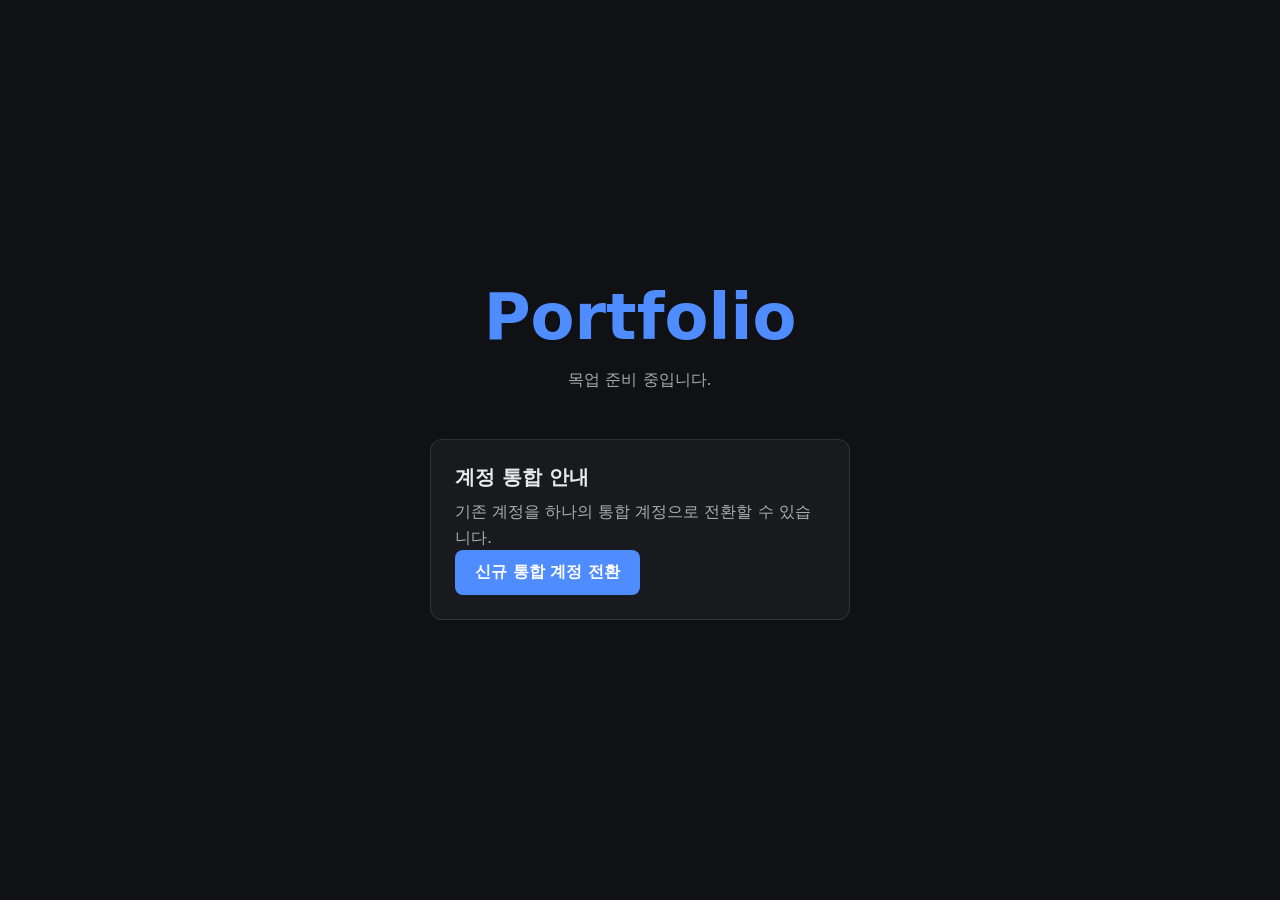
==== index.html @ d8d8a92e "feat: add account integration block and transfer page" ====
<!doctype html>
<html lang="ko">
  <head>
    <meta charset="utf-8" />
    <meta name="viewport" content="width=device-width, initial-scale=1" />
    <title>Portfolio Mockup</title>
    <link rel="stylesheet" href="css/style.css" />
  </head>
  <body>
    <main class="hero">
      <h1>Portfolio</h1>
      <p>목업 준비 중입니다.</p>

      <section class="card" aria-labelledby="account-block-title">
        <h2 id="account-block-title" class="card__title">계정 통합 안내</h2>
        <p class="card__desc">
          기존 계정을 하나의 통합 계정으로 전환할 수 있습니다.
        </p>
        <a class="btn btn--primary" href="account-transfer.html">
          신규 통합 계정 전환
        </a>
      </section>
    </main>
    <script src="js/main.js"></script>
  </body>
</html>
---- css/style.css ----
:root {
  --color-bg: #0f1115;
  --color-fg: #e8eaed;
  --color-accent: #4f8cff;
  --space: 1rem;
}

* {
  box-sizing: border-box;
}

body {
  margin: 0;
  font-family: system-ui, -apple-system, "Segoe UI", Roboto, sans-serif;
  background: var(--color-bg);
  color: var(--color-fg);
}

.hero {
  min-height: 100vh;
  display: flex;
  flex-direction: column;
  align-items: center;
  justify-content: center;
  gap: var(--space);
  text-align: center;
  padding: var(--space);
}

.hero h1 {
  margin: 0;
  font-size: clamp(2rem, 6vw, 4rem);
  color: var(--color-accent);
}

.hero p {
  margin: 0;
  opacity: 0.7;
}

/* 카드 블럭 */
.card {
  width: min(420px, 90vw);
  margin-top: calc(var(--space) * 2);
  padding: calc(var(--space) * 1.5);
  background: rgba(255, 255, 255, 0.04);
  border: 1px solid rgba(255, 255, 255, 0.1);
  border-radius: 12px;
  text-align: left;
}

.card__title {
  margin: 0 0 0.5rem;
  font-size: 1.25rem;
}

.card__desc {
  margin: 0 0 var(--space);
  opacity: 0.7;
  line-height: 1.6;
}

/* 버튼 */
.btn {
  display: inline-block;
  padding: 0.75rem 1.25rem;
  border-radius: 8px;
  font-size: 1rem;
  font-weight: 600;
  text-decoration: none;
  cursor: pointer;
  transition: filter 0.15s ease;
}

.btn:hover {
  filter: brightness(1.1);
}

.btn--primary {
  background: var(--color-accent);
  color: #fff;
}

/* 일반 페이지 */
.page {
  max-width: 640px;
  margin: 0 auto;
  padding: calc(var(--space) * 2) var(--space);
  display: flex;
  flex-direction: column;
  gap: var(--space);
}

.page__nav {
  margin-bottom: var(--space);
}

.link-back {
  color: var(--color-accent);
  text-decoration: none;
}

.link-back:hover {
  text-decoration: underline;
}

.page__header h1 {
  margin: 0 0 0.5rem;
}

.page__header p {
  margin: 0;
  opacity: 0.7;
  line-height: 1.6;
}

.steps {
  margin: 0 0 var(--space);
  padding-left: 1.25rem;
  line-height: 2;
}
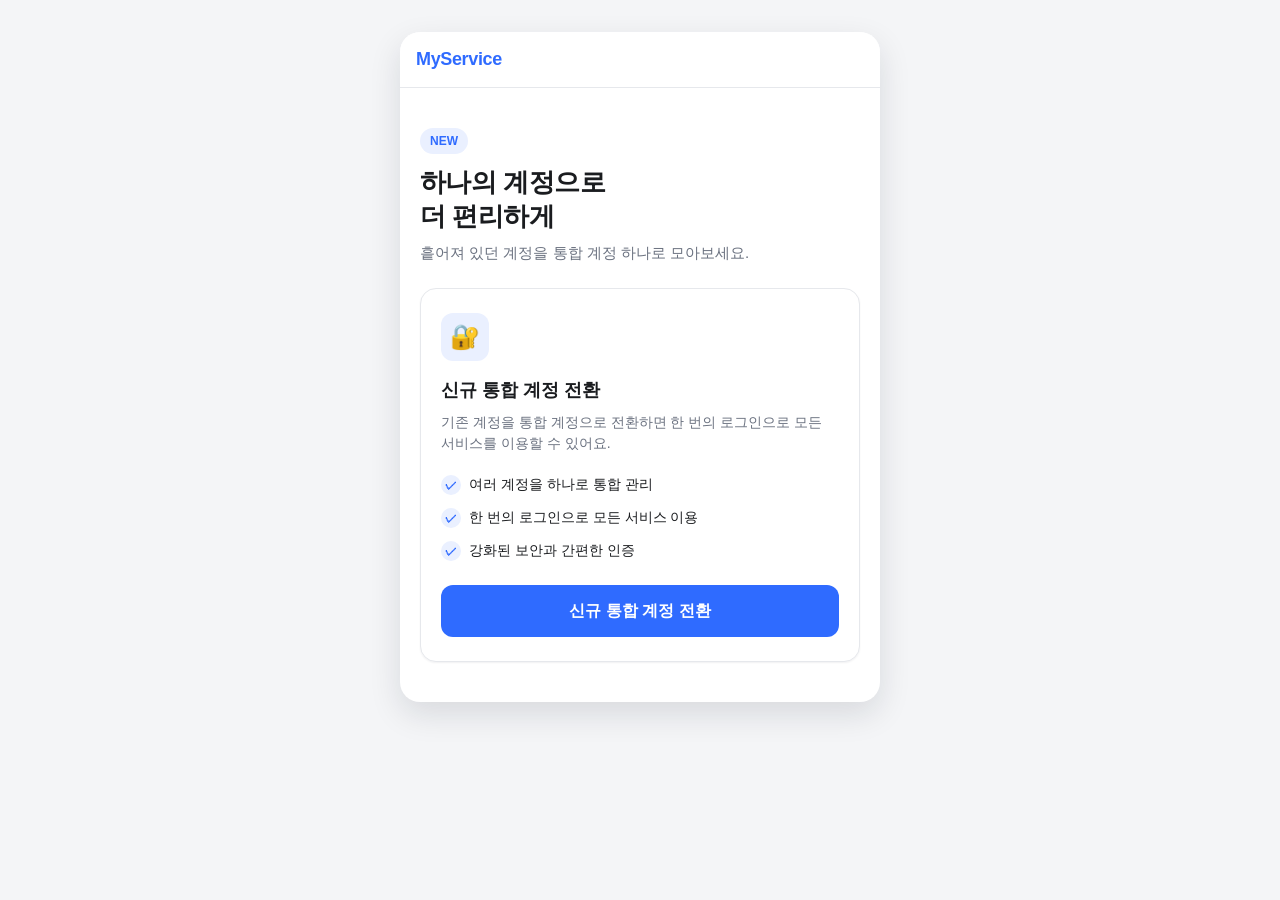
==== commit 4a62e948: "style: build proper mobile/web UX mockup design system" ====
--- a/index.html
+++ b/index.html
@@ -3,24 +3,44 @@
   <head>
     <meta charset="utf-8" />
     <meta name="viewport" content="width=device-width, initial-scale=1" />
-    <title>Portfolio Mockup</title>
+    <title>계정 통합 · Portfolio Mockup</title>
     <link rel="stylesheet" href="css/style.css" />
   </head>
   <body>
-    <main class="hero">
-      <h1>Portfolio</h1>
-      <p>목업 준비 중입니다.</p>
+    <div class="app">
+      <header class="appbar">
+        <span class="appbar__brand">MyService</span>
+      </header>
 
-      <section class="card" aria-labelledby="account-block-title">
-        <h2 id="account-block-title" class="card__title">계정 통합 안내</h2>
-        <p class="card__desc">
-          기존 계정을 하나의 통합 계정으로 전환할 수 있습니다.
-        </p>
-        <a class="btn btn--primary" href="account-transfer.html">
-          신규 통합 계정 전환
-        </a>
-      </section>
-    </main>
+      <main class="content">
+        <section class="hero">
+          <span class="hero__badge">NEW</span>
+          <h1 class="hero__title">하나의 계정으로<br />더 편리하게</h1>
+          <p class="hero__desc">
+            흩어져 있던 계정을 통합 계정 하나로 모아보세요.
+          </p>
+        </section>
+
+        <section class="card" aria-labelledby="account-block-title">
+          <div class="card__icon" aria-hidden="true">🔐</div>
+          <h2 id="account-block-title" class="card__title">신규 통합 계정 전환</h2>
+          <p class="card__desc">
+            기존 계정을 통합 계정으로 전환하면 한 번의 로그인으로 모든 서비스를
+            이용할 수 있어요.
+          </p>
+
+          <ul class="benefits">
+            <li>여러 계정을 하나로 통합 관리</li>
+            <li>한 번의 로그인으로 모든 서비스 이용</li>
+            <li>강화된 보안과 간편한 인증</li>
+          </ul>
+
+          <a class="btn btn--primary btn--block" href="account-transfer.html">
+            신규 통합 계정 전환
+          </a>
+        </section>
+      </main>
+    </div>
     <script src="js/main.js"></script>
   </body>
 </html>
--- a/css/style.css
+++ b/css/style.css
@@ -1,121 +1,508 @@
+/* =========================================================
+   Design Tokens
+   ========================================================= */
 :root {
-  --color-bg: #0f1115;
-  --color-fg: #e8eaed;
-  --color-accent: #4f8cff;
-  --space: 1rem;
-}
-
+  /* Color */
+  --color-bg: #f4f5f7;
+  --color-surface: #ffffff;
+  --color-surface-2: #f8f9fb;
+  --color-border: #e6e8ec;
+  --color-text: #1a1c1f;
+  --color-text-sub: #6b7280;
+  --color-text-weak: #9aa1ac;
+  --color-primary: #2f6bff;
+  --color-primary-press: #1f56e0;
+  --color-primary-weak: #eaf0ff;
+  --color-success: #12b76a;
+
+  /* Spacing */
+  --sp-1: 4px;
+  --sp-2: 8px;
+  --sp-3: 12px;
+  --sp-4: 16px;
+  --sp-5: 20px;
+  --sp-6: 24px;
+  --sp-8: 32px;
+  --sp-10: 40px;
+
+  /* Radius */
+  --r-sm: 8px;
+  --r-md: 12px;
+  --r-lg: 16px;
+  --r-xl: 20px;
+  --r-full: 999px;
+
+  /* Shadow */
+  --shadow-sm: 0 1px 2px rgba(16, 24, 40, 0.06);
+  --shadow-md: 0 4px 16px rgba(16, 24, 40, 0.08);
+  --shadow-lg: 0 12px 32px rgba(16, 24, 40, 0.12);
+
+  /* Layout */
+  --app-max: 480px;
+}
+
+/* =========================================================
+   Base
+   ========================================================= */
 * {
   box-sizing: border-box;
 }
 
+html,
 body {
   margin: 0;
-  font-family: system-ui, -apple-system, "Segoe UI", Roboto, sans-serif;
+  padding: 0;
+}
+
+body {
+  font-family: -apple-system, BlinkMacSystemFont, "Apple SD Gothic Neo",
+    "Pretendard", "Segoe UI", Roboto, "Noto Sans KR", sans-serif;
   background: var(--color-bg);
-  color: var(--color-fg);
-}
-
+  color: var(--color-text);
+  line-height: 1.5;
+  -webkit-font-smoothing: antialiased;
+}
+
+a {
+  color: inherit;
+  text-decoration: none;
+}
+
+ul,
+ol {
+  margin: 0;
+  padding: 0;
+  list-style: none;
+}
+
+/* =========================================================
+   App Shell (mobile-first, centered on web)
+   ========================================================= */
+.app {
+  max-width: var(--app-max);
+  min-height: 100vh;
+  margin: 0 auto;
+  background: var(--color-surface);
+  display: flex;
+  flex-direction: column;
+}
+
+/* App bar */
+.appbar {
+  position: sticky;
+  top: 0;
+  z-index: 10;
+  height: 56px;
+  display: flex;
+  align-items: center;
+  gap: var(--sp-2);
+  padding: 0 var(--sp-4);
+  background: rgba(255, 255, 255, 0.9);
+  backdrop-filter: saturate(180%) blur(8px);
+  border-bottom: 1px solid var(--color-border);
+}
+
+.appbar__back {
+  display: inline-flex;
+  align-items: center;
+  justify-content: center;
+  width: 36px;
+  height: 36px;
+  margin-left: -8px;
+  border-radius: var(--r-full);
+  font-size: 20px;
+  color: var(--color-text);
+}
+
+.appbar__back:active {
+  background: var(--color-surface-2);
+}
+
+.appbar__title {
+  font-size: 17px;
+  font-weight: 700;
+  margin: 0;
+}
+
+.appbar__brand {
+  font-size: 18px;
+  font-weight: 800;
+  letter-spacing: -0.02em;
+  color: var(--color-primary);
+}
+
+/* Main content */
+.content {
+  flex: 1;
+  padding: var(--sp-6) var(--sp-5) var(--sp-10);
+}
+
+/* =========================================================
+   Hero
+   ========================================================= */
 .hero {
-  min-height: 100vh;
+  padding: var(--sp-4) 0 var(--sp-6);
+}
+
+.hero__badge {
+  display: inline-block;
+  padding: 4px 10px;
+  margin-bottom: var(--sp-3);
+  background: var(--color-primary-weak);
+  color: var(--color-primary);
+  font-size: 12px;
+  font-weight: 700;
+  border-radius: var(--r-full);
+}
+
+.hero__title {
+  margin: 0 0 var(--sp-2);
+  font-size: 26px;
+  font-weight: 800;
+  letter-spacing: -0.02em;
+  line-height: 1.3;
+}
+
+.hero__desc {
+  margin: 0;
+  color: var(--color-text-sub);
+  font-size: 15px;
+}
+
+/* =========================================================
+   Card
+   ========================================================= */
+.card {
+  background: var(--color-surface);
+  border: 1px solid var(--color-border);
+  border-radius: var(--r-lg);
+  padding: var(--sp-6) var(--sp-5);
+  box-shadow: var(--shadow-sm);
+}
+
+.card + .card {
+  margin-top: var(--sp-4);
+}
+
+.card__icon {
+  width: 48px;
+  height: 48px;
+  display: flex;
+  align-items: center;
+  justify-content: center;
+  margin-bottom: var(--sp-4);
+  background: var(--color-primary-weak);
+  color: var(--color-primary);
+  border-radius: var(--r-md);
+  font-size: 24px;
+}
+
+.card__title {
+  margin: 0 0 var(--sp-2);
+  font-size: 18px;
+  font-weight: 700;
+}
+
+.card__desc {
+  margin: 0 0 var(--sp-5);
+  color: var(--color-text-sub);
+  font-size: 14px;
+}
+
+/* Benefit list */
+.benefits {
   display: flex;
   flex-direction: column;
+  gap: var(--sp-3);
+  margin-bottom: var(--sp-6);
+}
+
+.benefits li {
+  display: flex;
+  align-items: flex-start;
+  gap: var(--sp-2);
+  font-size: 14px;
+  color: var(--color-text);
+}
+
+.benefits li::before {
+  content: "✓";
+  flex-shrink: 0;
+  width: 20px;
+  height: 20px;
+  display: inline-flex;
   align-items: center;
   justify-content: center;
-  gap: var(--space);
+  background: var(--color-primary-weak);
+  color: var(--color-primary);
+  border-radius: var(--r-full);
+  font-size: 12px;
+  font-weight: 700;
+  margin-top: 1px;
+}
+
+/* =========================================================
+   Steps
+   ========================================================= */
+.steps {
+  display: flex;
+  flex-direction: column;
+  gap: 0;
+  margin-bottom: var(--sp-6);
+}
+
+.steps__item {
+  position: relative;
+  display: flex;
+  gap: var(--sp-3);
+  padding-bottom: var(--sp-5);
+}
+
+.steps__item:last-child {
+  padding-bottom: 0;
+}
+
+/* connector line */
+.steps__item:not(:last-child)::before {
+  content: "";
+  position: absolute;
+  left: 13px;
+  top: 28px;
+  bottom: 0;
+  width: 2px;
+  background: var(--color-border);
+}
+
+.steps__num {
+  flex-shrink: 0;
+  width: 28px;
+  height: 28px;
+  display: flex;
+  align-items: center;
+  justify-content: center;
+  background: var(--color-surface-2);
+  color: var(--color-text-sub);
+  border: 1px solid var(--color-border);
+  border-radius: var(--r-full);
+  font-size: 13px;
+  font-weight: 700;
+  z-index: 1;
+}
+
+.steps__item--active .steps__num {
+  background: var(--color-primary);
+  color: #fff;
+  border-color: var(--color-primary);
+}
+
+.steps__body {
+  padding-top: 3px;
+}
+
+.steps__label {
+  margin: 0;
+  font-size: 15px;
+  font-weight: 600;
+}
+
+.steps__sub {
+  margin: 2px 0 0;
+  font-size: 13px;
+  color: var(--color-text-weak);
+}
+
+/* =========================================================
+   Form
+   ========================================================= */
+.field {
+  margin-bottom: var(--sp-4);
+}
+
+.field__label {
+  display: block;
+  margin-bottom: var(--sp-2);
+  font-size: 13px;
+  font-weight: 600;
+  color: var(--color-text-sub);
+}
+
+.field__input {
+  width: 100%;
+  height: 52px;
+  padding: 0 var(--sp-4);
+  background: var(--color-surface-2);
+  border: 1px solid var(--color-border);
+  border-radius: var(--r-md);
+  font-size: 15px;
+  color: var(--color-text);
+  outline: none;
+  transition: border-color 0.15s ease, background 0.15s ease;
+}
+
+.field__input::placeholder {
+  color: var(--color-text-weak);
+}
+
+.field__input:focus {
+  border-color: var(--color-primary);
+  background: #fff;
+}
+
+/* Selectable account row */
+.account-list {
+  display: flex;
+  flex-direction: column;
+  gap: var(--sp-3);
+  margin-bottom: var(--sp-6);
+}
+
+.account {
+  display: flex;
+  align-items: center;
+  gap: var(--sp-3);
+  padding: var(--sp-4);
+  background: var(--color-surface-2);
+  border: 1px solid var(--color-border);
+  border-radius: var(--r-md);
+  cursor: pointer;
+  transition: border-color 0.15s ease, background 0.15s ease;
+}
+
+.account--selected {
+  border-color: var(--color-primary);
+  background: var(--color-primary-weak);
+}
+
+.account__avatar {
+  width: 40px;
+  height: 40px;
+  flex-shrink: 0;
+  display: flex;
+  align-items: center;
+  justify-content: center;
+  background: #fff;
+  border: 1px solid var(--color-border);
+  border-radius: var(--r-full);
+  font-size: 18px;
+}
+
+.account__meta {
+  flex: 1;
+  min-width: 0;
+}
+
+.account__name {
+  margin: 0;
+  font-size: 15px;
+  font-weight: 600;
+}
+
+.account__id {
+  margin: 2px 0 0;
+  font-size: 13px;
+  color: var(--color-text-weak);
+}
+
+.account__radio {
+  width: 22px;
+  height: 22px;
+  flex-shrink: 0;
+  border-radius: var(--r-full);
+  border: 2px solid var(--color-border);
+  position: relative;
+}
+
+.account--selected .account__radio {
+  border-color: var(--color-primary);
+}
+
+.account--selected .account__radio::after {
+  content: "";
+  position: absolute;
+  inset: 4px;
+  background: var(--color-primary);
+  border-radius: var(--r-full);
+}
+
+/* =========================================================
+   Buttons
+   ========================================================= */
+.btn {
+  display: inline-flex;
+  align-items: center;
+  justify-content: center;
+  gap: var(--sp-2);
+  height: 52px;
+  padding: 0 var(--sp-5);
+  border: none;
+  border-radius: var(--r-md);
+  font-size: 16px;
+  font-weight: 700;
+  font-family: inherit;
+  cursor: pointer;
+  transition: background 0.15s ease, transform 0.05s ease;
+  -webkit-tap-highlight-color: transparent;
+}
+
+.btn:active {
+  transform: scale(0.99);
+}
+
+.btn--primary {
+  background: var(--color-primary);
+  color: #fff;
+}
+
+.btn--primary:hover {
+  background: var(--color-primary-press);
+}
+
+.btn--ghost {
+  background: var(--color-surface-2);
+  color: var(--color-text);
+}
+
+.btn--block {
+  width: 100%;
+}
+
+/* Sticky bottom action bar (mobile pattern) */
+.actionbar {
+  position: sticky;
+  bottom: 0;
+  padding: var(--sp-3) var(--sp-5)
+    calc(var(--sp-3) + env(safe-area-inset-bottom, 0px));
+  background: linear-gradient(
+    to top,
+    var(--color-surface) 70%,
+    rgba(255, 255, 255, 0)
+  );
+}
+
+.helper-text {
+  margin: var(--sp-4) 0 0;
+  font-size: 12px;
+  color: var(--color-text-weak);
   text-align: center;
-  padding: var(--space);
-}
-
-.hero h1 {
-  margin: 0;
-  font-size: clamp(2rem, 6vw, 4rem);
-  color: var(--color-accent);
-}
-
-.hero p {
-  margin: 0;
-  opacity: 0.7;
-}
-
-/* 카드 블럭 */
-.card {
-  width: min(420px, 90vw);
-  margin-top: calc(var(--space) * 2);
-  padding: calc(var(--space) * 1.5);
-  background: rgba(255, 255, 255, 0.04);
-  border: 1px solid rgba(255, 255, 255, 0.1);
-  border-radius: 12px;
-  text-align: left;
-}
-
-.card__title {
-  margin: 0 0 0.5rem;
-  font-size: 1.25rem;
-}
-
-.card__desc {
-  margin: 0 0 var(--space);
-  opacity: 0.7;
-  line-height: 1.6;
-}
-
-/* 버튼 */
-.btn {
-  display: inline-block;
-  padding: 0.75rem 1.25rem;
-  border-radius: 8px;
-  font-size: 1rem;
-  font-weight: 600;
-  text-decoration: none;
-  cursor: pointer;
-  transition: filter 0.15s ease;
-}
-
-.btn:hover {
-  filter: brightness(1.1);
-}
-
-.btn--primary {
-  background: var(--color-accent);
-  color: #fff;
-}
-
-/* 일반 페이지 */
-.page {
-  max-width: 640px;
-  margin: 0 auto;
-  padding: calc(var(--space) * 2) var(--space);
-  display: flex;
-  flex-direction: column;
-  gap: var(--space);
-}
-
-.page__nav {
-  margin-bottom: var(--space);
-}
-
-.link-back {
-  color: var(--color-accent);
-  text-decoration: none;
-}
-
-.link-back:hover {
-  text-decoration: underline;
-}
-
-.page__header h1 {
-  margin: 0 0 0.5rem;
-}
-
-.page__header p {
-  margin: 0;
-  opacity: 0.7;
-  line-height: 1.6;
-}
-
-.steps {
-  margin: 0 0 var(--space);
-  padding-left: 1.25rem;
-  line-height: 2;
-}
+}
+
+/* =========================================================
+   Responsive — web (wider viewport)
+   ========================================================= */
+@media (min-width: 768px) {
+  body {
+    padding: var(--sp-8) 0;
+  }
+
+  .app {
+    min-height: auto;
+    border-radius: var(--r-xl);
+    box-shadow: var(--shadow-lg);
+    overflow: hidden;
+  }
+
+  .actionbar {
+    position: static;
+    background: none;
+  }
+}
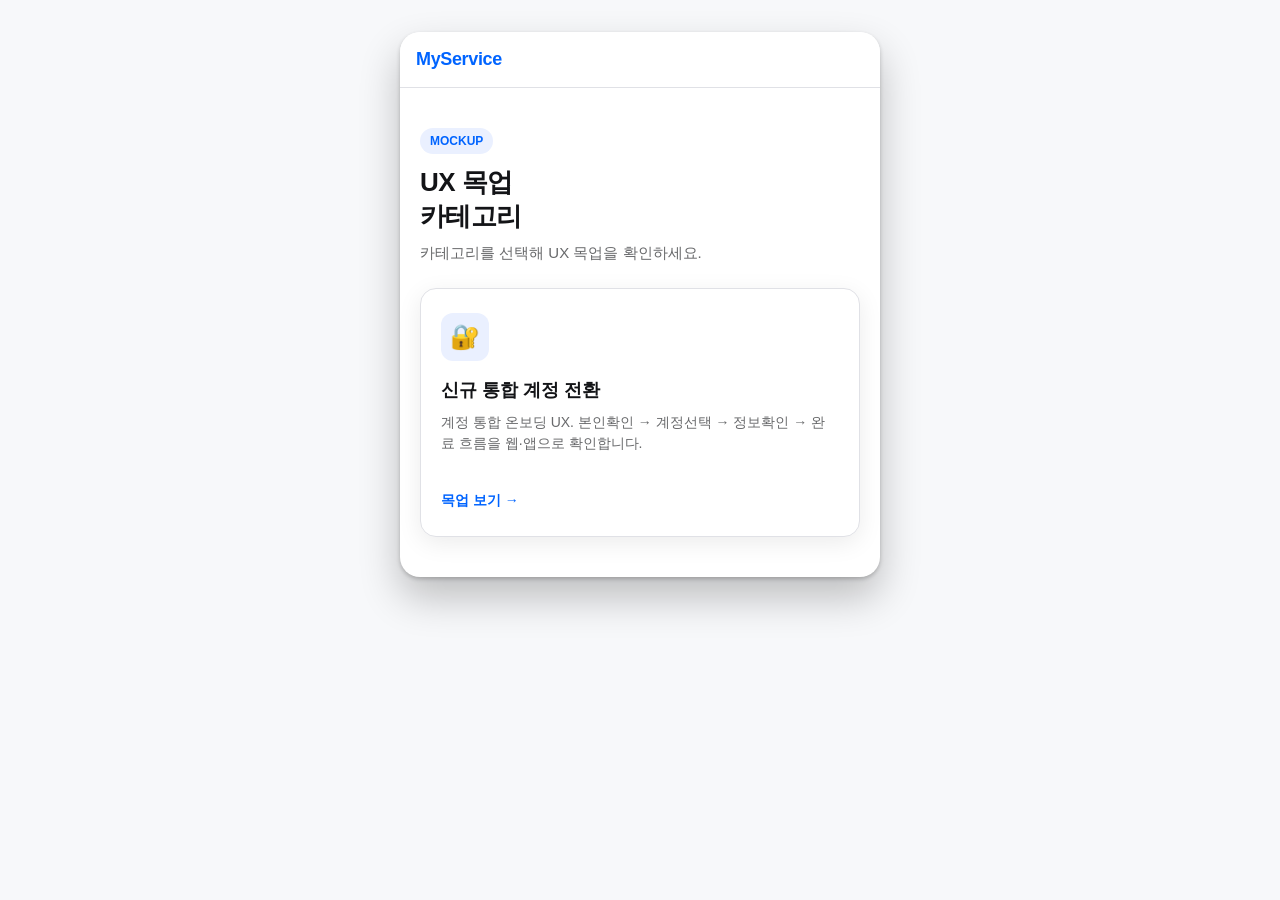
==== commit 76215d3a: "feat: scenario showcase (remote + web/app dual preview) + full component library" ====
--- a/index.html
+++ b/index.html
@@ -3,7 +3,8 @@
   <head>
     <meta charset="utf-8" />
     <meta name="viewport" content="width=device-width, initial-scale=1" />
-    <title>계정 통합 · Portfolio Mockup</title>
+    <title>Portfolio Mockup · 카테고리</title>
+    <link rel="stylesheet" href="css/tokens.css" />
     <link rel="stylesheet" href="css/style.css" />
   </head>
   <body>
@@ -14,31 +15,22 @@
 
       <main class="content">
         <section class="hero">
-          <span class="hero__badge">NEW</span>
-          <h1 class="hero__title">하나의 계정으로<br />더 편리하게</h1>
+          <span class="hero__badge">MOCKUP</span>
+          <h1 class="hero__title">UX 목업<br />카테고리</h1>
           <p class="hero__desc">
-            흩어져 있던 계정을 통합 계정 하나로 모아보세요.
+            카테고리를 선택해 UX 목업을 확인하세요.
           </p>
         </section>
 
-        <section class="card" aria-labelledby="account-block-title">
+        <a class="card cat-card" href="category.html" aria-labelledby="cat-account-title">
           <div class="card__icon" aria-hidden="true">🔐</div>
-          <h2 id="account-block-title" class="card__title">신규 통합 계정 전환</h2>
+          <h2 id="cat-account-title" class="card__title">신규 통합 계정 전환</h2>
           <p class="card__desc">
-            기존 계정을 통합 계정으로 전환하면 한 번의 로그인으로 모든 서비스를
-            이용할 수 있어요.
+            계정 통합 온보딩 UX. 본인확인 → 계정선택 → 정보확인 → 완료 흐름을
+            웹·앱으로 확인합니다.
           </p>
-
-          <ul class="benefits">
-            <li>여러 계정을 하나로 통합 관리</li>
-            <li>한 번의 로그인으로 모든 서비스 이용</li>
-            <li>강화된 보안과 간편한 인증</li>
-          </ul>
-
-          <a class="btn btn--primary btn--block" href="account-transfer.html">
-            신규 통합 계정 전환
-          </a>
-        </section>
+          <span class="cat-card__go">목업 보기 →</span>
+        </a>
       </main>
     </div>
     <script src="js/main.js"></script>
--- a/css/tokens.css
+++ b/css/tokens.css
@@ -0,0 +1,93 @@
+/* =========================================================
+   tokens.css — 디자인 토큰 레이어 (DESIGN.md §3 SSOT)
+   모든 페이지가 가장 먼저 로드한다. 값 정의는 DESIGN.md 참고.
+   컴포넌트/페이지 CSS는 이 변수만 참조하며, 여기 외에서 토큰을 재정의하지 않는다.
+   ========================================================= */
+:root {
+  /* ---- Basic scale (Light) ---- */
+  --basic-00: #ffffff; --basic-50: #f7f8fa; --basic-100: #edeef2;
+  --basic-200: #e0e1e6; --basic-300: #c7c9ce; --basic-400: #a4a8ae;
+  --basic-500: #686a72; --basic-600: #44464e; --basic-700: #313236;
+  --basic-800: #1d1e21; --basic-900: #131417;
+
+  /* ---- Semantic (Light) ---- */
+  --bg-primary: var(--basic-50);
+  --surface: var(--basic-00);
+  --surface-low: var(--basic-50);
+  --surface-high: var(--basic-100);
+  --surface-accent: var(--basic-200);
+  --border: var(--basic-200);
+  --text-primary: var(--basic-900);
+  --text-secondary: rgba(19, 20, 23, 0.84);
+  --text-tertiary: rgba(19, 20, 23, 0.64);
+  --text-quaternary: rgba(19, 20, 23, 0.32);
+
+  /* ---- Informative accents ---- */
+  --success: #02c265; --info: #0064ff; --danger: #fe3d16; --accent: #5a46fa;
+  --primary: var(--info);
+  --primary-press: #1f56e0;
+  --primary-weak: #eaf0ff;
+
+  /* ---- Typography (web-scaled) ---- */
+  --font-sans: "Asta Sans", -apple-system, BlinkMacSystemFont,
+    "Apple SD Gothic Neo", "Pretendard", "Segoe UI", Roboto, "Noto Sans KR", sans-serif;
+  --fs-headline-l: 32px; --fs-title-l: 22px; --fs-title-m: 20px; --fs-title-s: 18px;
+  --fs-body-l: 16px; --fs-body-m: 15px; --fs-body-s: 14px;
+  --fs-label-m: 13px; --fs-label-s: 12px;
+  --fw-bold: 800; --fw-semibold: 700; --fw-regular: 400;
+
+  /* ---- Spacing ---- */
+  --sp-1: 4px; --sp-2: 8px; --sp-3: 12px; --sp-4: 16px;
+  --sp-5: 20px; --sp-6: 24px; --sp-8: 32px; --sp-10: 40px;
+
+  /* ---- Radius ---- */
+  --r-sm: 8px; --r-md: 12px; --r-lg: 16px; --r-xl: 20px; --r-full: 999px;
+
+  /* ---- Elevation ---- */
+  --shadow-1: 0 6px 24px rgba(0, 0, 0, 0.08);
+  --shadow-2: 0 8px 32px rgba(0, 0, 0, 0.16), 0 2px 2px rgba(0, 0, 0, 0.08);
+  --shadow-3: 0 20px 40px rgba(0, 0, 0, 0.24), 0 2px 4px rgba(0, 0, 0, 0.2);
+
+  /* ---- Motion ---- */
+  --ease-standard: cubic-bezier(0.16, 1, 0.3, 1);
+  --dur-standard: 300ms;
+
+  /* ---- Icon ---- */
+  --icon-stroke: 1.5px;
+
+  /* ---- Layout ---- */
+  --app-max: 480px;
+
+  /* ---- Back-compat aliases (기존 셸 컴포넌트용 → DESIGN 토큰 매핑) ---- */
+  --color-bg: var(--bg-primary);
+  --color-surface: var(--surface);
+  --color-surface-2: var(--surface-low);
+  --color-border: var(--border);
+  --color-text: var(--text-primary);
+  --color-text-sub: var(--text-tertiary);
+  --color-text-weak: var(--text-quaternary);
+  --color-primary: var(--primary);
+  --color-primary-press: var(--primary-press);
+  --color-primary-weak: var(--primary-weak);
+  --color-success: var(--success);
+  --shadow-sm: var(--shadow-1);
+  --shadow-md: var(--shadow-2);
+  --shadow-lg: var(--shadow-3);
+}
+
+/* Dark theme — data-theme="dark" */
+:root[data-theme="dark"] {
+  color-scheme: dark;
+  --basic-00: #131417; --basic-50: #1d1e21; --basic-100: #313236;
+  --basic-200: #44464e; --basic-300: #686a72; --basic-400: #a4a8ae;
+  --basic-500: #c7c9ce; --basic-600: #e0e1e6; --basic-700: #edeef2;
+  --basic-800: #f7f8fa; --basic-900: #ffffff;
+  --text-primary: var(--basic-900);
+  --text-secondary: rgba(255, 255, 255, 0.84);
+  --text-tertiary: rgba(255, 255, 255, 0.64);
+  --text-quaternary: rgba(255, 255, 255, 0.32);
+  --success: #00e074; --info: #0082ff; --danger: #ff4c28; --accent: #6a57ff;
+  --surface: var(--basic-50);
+  --surface-low: var(--basic-00);
+  --primary-weak: rgba(0, 130, 255, 0.16);
+}
--- a/css/style.css
+++ b/css/style.css
@@ -1,45 +1,7 @@
 /* =========================================================
-   Design Tokens
-   ========================================================= */
-:root {
-  /* Color */
-  --color-bg: #f4f5f7;
-  --color-surface: #ffffff;
-  --color-surface-2: #f8f9fb;
-  --color-border: #e6e8ec;
-  --color-text: #1a1c1f;
-  --color-text-sub: #6b7280;
-  --color-text-weak: #9aa1ac;
-  --color-primary: #2f6bff;
-  --color-primary-press: #1f56e0;
-  --color-primary-weak: #eaf0ff;
-  --color-success: #12b76a;
-
-  /* Spacing */
-  --sp-1: 4px;
-  --sp-2: 8px;
-  --sp-3: 12px;
-  --sp-4: 16px;
-  --sp-5: 20px;
-  --sp-6: 24px;
-  --sp-8: 32px;
-  --sp-10: 40px;
-
-  /* Radius */
-  --r-sm: 8px;
-  --r-md: 12px;
-  --r-lg: 16px;
-  --r-xl: 20px;
-  --r-full: 999px;
-
-  /* Shadow */
-  --shadow-sm: 0 1px 2px rgba(16, 24, 40, 0.06);
-  --shadow-md: 0 4px 16px rgba(16, 24, 40, 0.08);
-  --shadow-lg: 0 12px 32px rgba(16, 24, 40, 0.12);
-
-  /* Layout */
-  --app-max: 480px;
-}
+   style.css — Base 리셋 + 앱 셸/기존 컴포넌트
+   토큰은 tokens.css에서 로드된다. 로드 순서: tokens.css → style.css → components.css → [page].css
+   ========================================================= */
 
 /* =========================================================
    Base
@@ -55,8 +17,7 @@
 }
 
 body {
-  font-family: -apple-system, BlinkMacSystemFont, "Apple SD Gothic Neo",
-    "Pretendard", "Segoe UI", Roboto, "Noto Sans KR", sans-serif;
+  font-family: var(--font-sans);
   background: var(--color-bg);
   color: var(--color-text);
   line-height: 1.5;
@@ -97,7 +58,7 @@
   align-items: center;
   gap: var(--sp-2);
   padding: 0 var(--sp-4);
-  background: rgba(255, 255, 255, 0.9);
+  background: var(--surface);
   backdrop-filter: saturate(180%) blur(8px);
   border-bottom: 1px solid var(--color-border);
 }
@@ -182,6 +143,26 @@
 
 .card + .card {
   margin-top: var(--sp-4);
+}
+
+/* Clickable category card */
+.cat-card {
+  display: block;
+  color: inherit;
+  transition: box-shadow var(--dur-standard) var(--ease-standard),
+    transform 0.08s ease, border-color 0.12s ease;
+}
+.cat-card:hover {
+  box-shadow: var(--shadow-md);
+  border-color: var(--color-primary);
+}
+.cat-card:active { transform: scale(0.995); }
+.cat-card__go {
+  display: inline-block;
+  margin-top: var(--sp-4);
+  color: var(--color-primary);
+  font-size: var(--fs-body-s);
+  font-weight: var(--fw-semibold);
 }
 
 .card__icon {
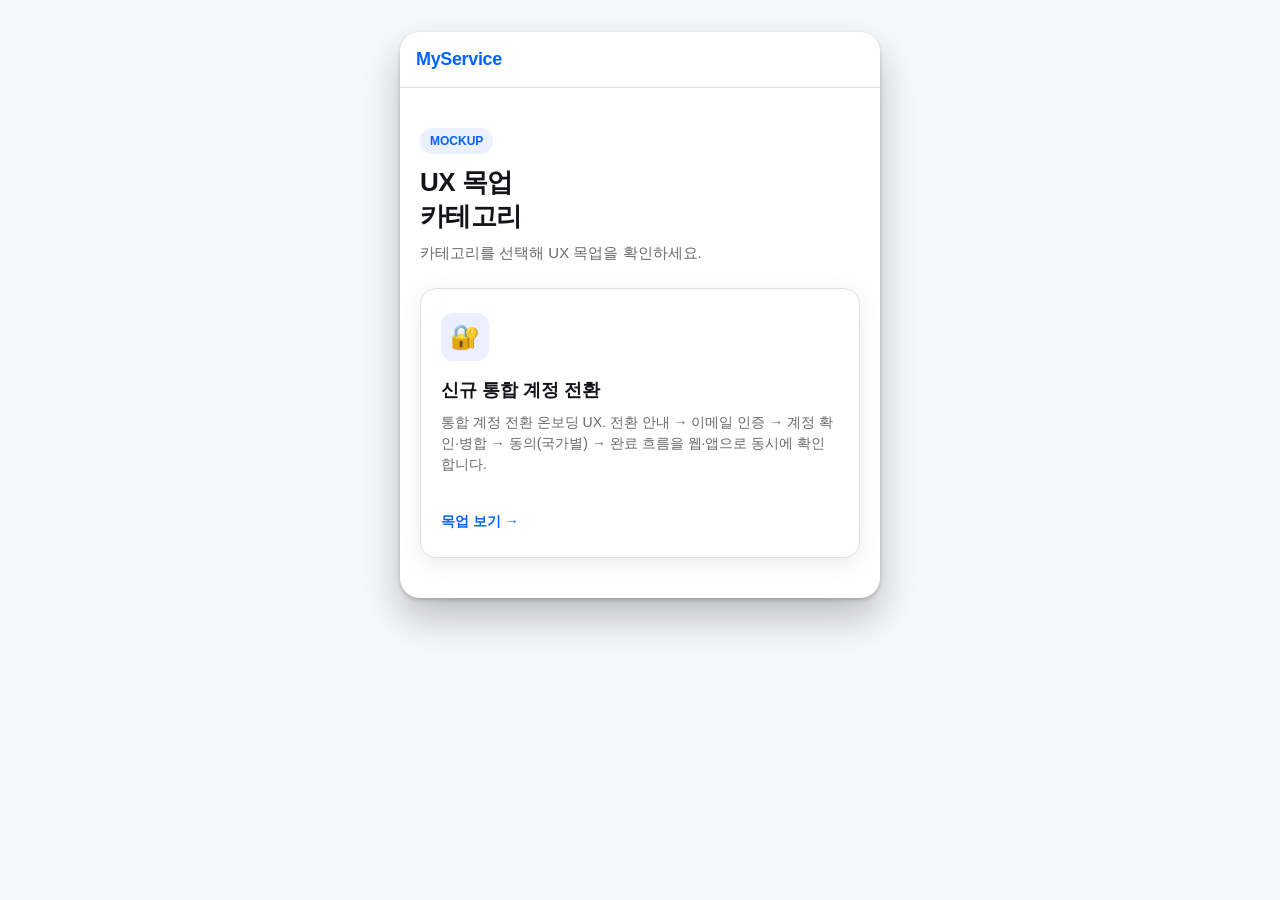
==== commit 8b59df1c: "feat: rebuild showcase as 5-step One ID transition flow (real-service skin, 2-tier nav)" ====
--- a/index.html
+++ b/index.html
@@ -22,12 +22,12 @@
           </p>
         </section>
 
-        <a class="card cat-card" href="category.html" aria-labelledby="cat-account-title">
+        <a class="card cat-card" href="showcase.html" aria-labelledby="cat-account-title">
           <div class="card__icon" aria-hidden="true">🔐</div>
           <h2 id="cat-account-title" class="card__title">신규 통합 계정 전환</h2>
           <p class="card__desc">
-            계정 통합 온보딩 UX. 본인확인 → 계정선택 → 정보확인 → 완료 흐름을
-            웹·앱으로 확인합니다.
+            통합 계정 전환 온보딩 UX. 전환 안내 → 이메일 인증 → 계정 확인·병합 →
+            동의(국가별) → 완료 흐름을 웹·앱으로 동시에 확인합니다.
           </p>
           <span class="cat-card__go">목업 보기 →</span>
         </a>
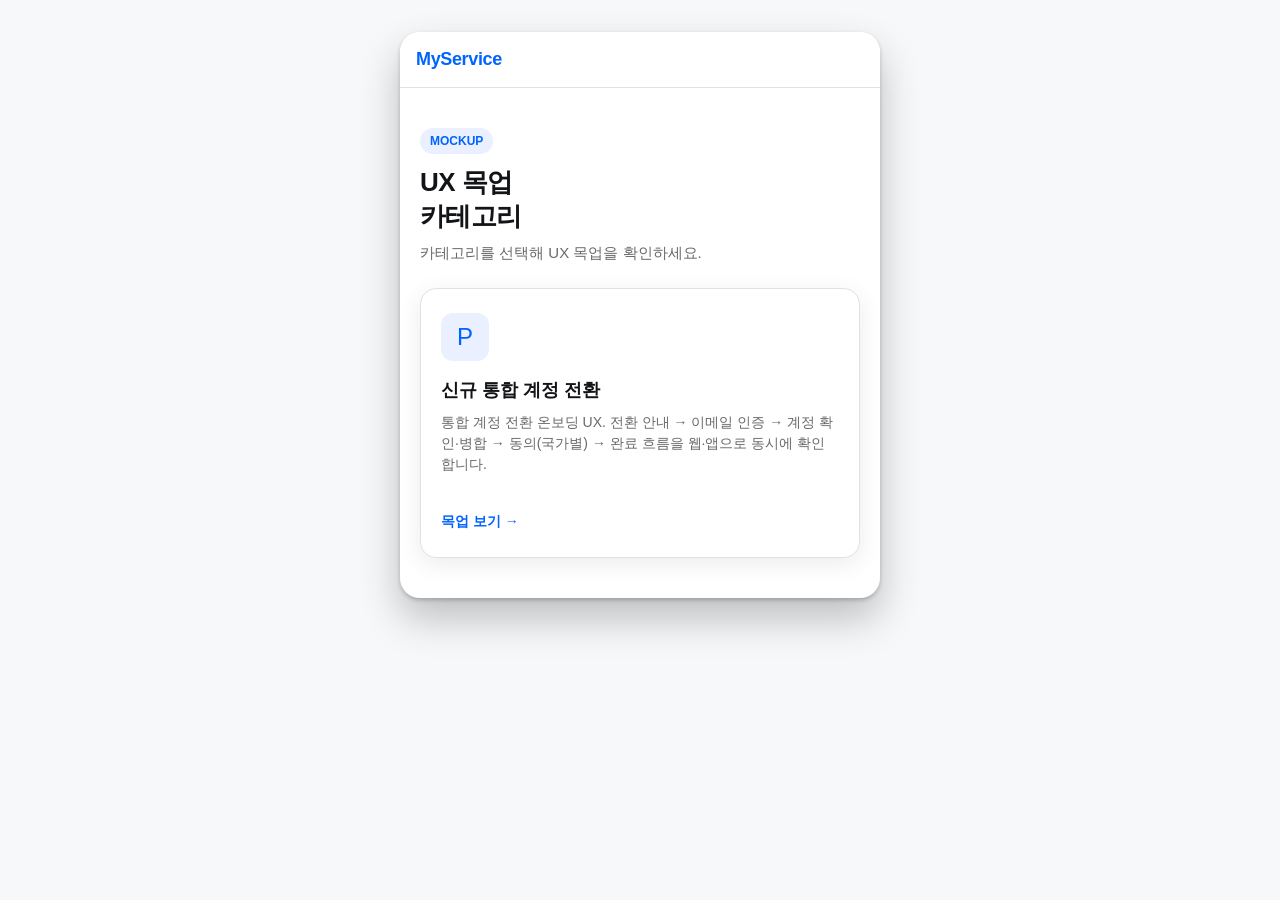
==== commit f637e06f: "fix: remove region toggle and emojis, make S3 auto-discovered per plan" ====
--- a/index.html
+++ b/index.html
@@ -23,7 +23,7 @@
         </section>
 
         <a class="card cat-card" href="showcase.html" aria-labelledby="cat-account-title">
-          <div class="card__icon" aria-hidden="true">🔐</div>
+          <div class="card__icon" aria-hidden="true">P</div>
           <h2 id="cat-account-title" class="card__title">신규 통합 계정 전환</h2>
           <p class="card__desc">
             통합 계정 전환 온보딩 UX. 전환 안내 → 이메일 인증 → 계정 확인·병합 →
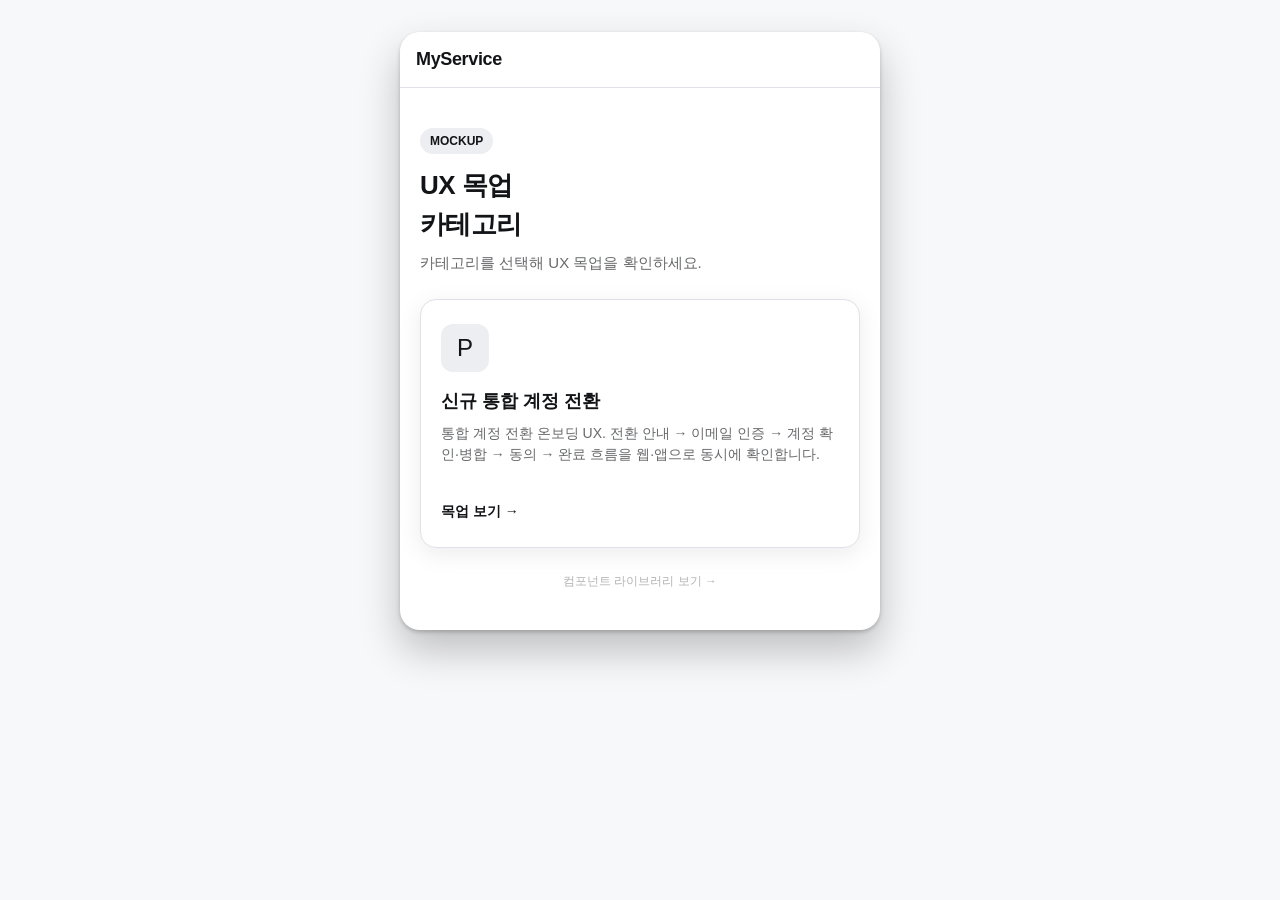
==== commit 4ee1398a: "fix: expert-review pass — token/doc sync, typography floors, dead CSS, dark-theme knobs" ====
--- a/index.html
+++ b/index.html
@@ -6,6 +6,7 @@
     <title>Portfolio Mockup · 카테고리</title>
     <link rel="stylesheet" href="css/tokens.css" />
     <link rel="stylesheet" href="css/style.css" />
+    <link rel="stylesheet" href="css/components.css" />
   </head>
   <body>
     <div class="app">
@@ -27,10 +28,14 @@
           <h2 id="cat-account-title" class="card__title">신규 통합 계정 전환</h2>
           <p class="card__desc">
             통합 계정 전환 온보딩 UX. 전환 안내 → 이메일 인증 → 계정 확인·병합 →
-            동의(국가별) → 완료 흐름을 웹·앱으로 동시에 확인합니다.
+            동의 → 완료 흐름을 웹·앱으로 동시에 확인합니다.
           </p>
           <span class="cat-card__go">목업 보기 →</span>
         </a>
+
+        <p class="helper-text" style="margin-top: var(--sp-6)">
+          <a href="components.html">컴포넌트 라이브러리 보기 →</a>
+        </p>
       </main>
     </div>
     <script src="js/main.js"></script>
--- a/css/tokens.css
+++ b/css/tokens.css
@@ -3,6 +3,16 @@
    모든 페이지가 가장 먼저 로드한다. 값 정의는 DESIGN.md 참고.
    컴포넌트/페이지 CSS는 이 변수만 참조하며, 여기 외에서 토큰을 재정의하지 않는다.
    ========================================================= */
+
+/* Asta Sans — Pleos 공식 서체 (한글·영문 지원, OFL 라이선스, 가변 100~900) */
+@font-face {
+  font-family: "Asta Sans";
+  src: url("../assets/fonts/AstaSans-VariableFont_wght.ttf") format("truetype-variations");
+  font-weight: 100 900;
+  font-style: normal;
+  font-display: swap;
+}
+
 :root {
   /* ---- Basic scale (Light) ---- */
   --basic-00: #ffffff; --basic-50: #f7f8fa; --basic-100: #edeef2;
@@ -12,6 +22,8 @@
 
   /* ---- Semantic (Light) ---- */
   --bg-primary: var(--basic-50);
+  --bg-secondary: var(--basic-00);
+  --bg-popup: var(--basic-00);
   --surface: var(--basic-00);
   --surface-low: var(--basic-50);
   --surface-high: var(--basic-100);
@@ -21,27 +33,42 @@
   --text-secondary: rgba(19, 20, 23, 0.84);
   --text-tertiary: rgba(19, 20, 23, 0.64);
   --text-quaternary: rgba(19, 20, 23, 0.32);
+  --field-bg: var(--basic-00);
+  --field-focused: var(--basic-700);
 
-  /* ---- Informative accents ---- */
+  /* ---- Informative accents — 상태 시맨틱 전용(성공/정보/오류). 일반 강조에 쓰지 않는다 ---- */
   --success: #02c265; --info: #0064ff; --danger: #fe3d16; --accent: #5a46fa;
-  --primary: var(--info);
-  --primary-press: #1f56e0;
-  --primary-weak: #eaf0ff;
 
-  /* ---- Typography (web-scaled) ---- */
+  /* ---- Static (테마 불변 — Overlay/Toast 등 위에 얹히는 요소) ---- */
+  --static-dark-200: rgba(19, 20, 23, 0.84);  /* basic_static_dark_200 — Toast 배경 */
+  --static-white: #ffffff;                     /* basic_static_light_100 */
+
+  /* ---- Primary 강조 = 무채색 (Pleos 위계: basic 스케일. 파랑 아님) ---- */
+  --primary: var(--basic-900);
+  --primary-press: var(--basic-700);
+  --primary-weak: var(--basic-100);
+
+  /* ---- Typography — Pleos Typography 스케일 (web-scaled, 위계·비율 유지) ----
+     Headline·Title: Extra Bold/Bold · Body: Strong/Normal · Label: Normal */
   --font-sans: "Asta Sans", -apple-system, BlinkMacSystemFont,
     "Apple SD Gothic Neo", "Pretendard", "Segoe UI", Roboto, "Noto Sans KR", sans-serif;
-  --fs-headline-l: 32px; --fs-title-l: 22px; --fs-title-m: 20px; --fs-title-s: 18px;
-  --fs-body-l: 16px; --fs-body-m: 15px; --fs-body-s: 14px;
-  --fs-label-m: 13px; --fs-label-s: 12px;
-  --fw-bold: 800; --fw-semibold: 700; --fw-regular: 400;
+  --fs-headline-l: 32px; --fs-headline-m: 30px; --fs-headline-s: 26px; /* 60/56/48 */
+  --fs-title-l: 22px; --fs-title-m: 20px; --fs-title-s: 18px;          /* 40/36/32 */
+  --fs-body-l: 16px; --fs-body-m: 15px; --fs-body-s: 14px;             /* 30/28/26 */
+  --fs-label-m: 13px; --fs-label-s: 12px;                              /* 24/20 */
+  --lh-base: 1.5;                       /* 가독성: line-height ≥ 1.5 */
+  --fw-extrabold: 800;                  /* Headline/Title: Extra Bold */
+  --fw-bold: 700;                       /* Headline/Title: Bold */
+  --fw-semibold: 700;                   /* (구명칭 별칭 = Bold, 점진 폐기) */
+  --fw-strong: 600;                     /* Body: Strong */
+  --fw-regular: 400;                    /* Body/Label: Normal */
 
   /* ---- Spacing ---- */
   --sp-1: 4px; --sp-2: 8px; --sp-3: 12px; --sp-4: 16px;
   --sp-5: 20px; --sp-6: 24px; --sp-8: 32px; --sp-10: 40px;
 
   /* ---- Radius ---- */
-  --r-sm: 8px; --r-md: 12px; --r-lg: 16px; --r-xl: 20px; --r-full: 999px;
+  --r-xs: 6px; --r-sm: 8px; --r-md: 12px; --r-lg: 16px; --r-xl: 20px; --r-full: 999px;
 
   /* ---- Elevation ---- */
   --shadow-1: 0 6px 24px rgba(0, 0, 0, 0.08);
@@ -57,6 +84,19 @@
 
   /* ---- Layout ---- */
   --app-max: 480px;
+
+  /* ---- Component knobs (원본: knob_off=basic_00/basic_400 · knob_on=basic_00/basic_900 ·
+     slider_knob=basic_00/alpha_dark_300) ---- */
+  --knob-switch: var(--basic-00);
+  --knob-switch-on: var(--basic-00);
+  --knob-slider: var(--basic-00);
+
+  /* ---- One ID 스킨 (실서비스 스타일 매핑 — DESIGN.md §5) ---- */
+  --oneid-radius: var(--r-xs);         /* 버튼/입력/카드 라운드 (6px) */
+  --oneid-btn-bg: var(--basic-900);    /* 블랙 필 버튼 */
+  --oneid-btn-fg: var(--basic-00);
+  --oneid-btn-h: 52px;
+  --oneid-line: var(--basic-200);      /* 카드/입력 테두리 */
 
   /* ---- Back-compat aliases (기존 셸 컴포넌트용 → DESIGN 토큰 매핑) ---- */
   --color-bg: var(--bg-primary);
@@ -89,5 +129,8 @@
   --success: #00e074; --info: #0082ff; --danger: #ff4c28; --accent: #6a57ff;
   --surface: var(--basic-50);
   --surface-low: var(--basic-00);
-  --primary-weak: rgba(0, 130, 255, 0.16);
+  --bg-popup: var(--basic-100);
+  --knob-switch: var(--basic-400);
+  --knob-switch-on: var(--basic-900);
+  --knob-slider: rgba(19, 20, 23, 0.3); /* alpha_dark_300(다크) */
 }
--- a/css/style.css
+++ b/css/style.css
@@ -20,7 +20,7 @@
   font-family: var(--font-sans);
   background: var(--color-bg);
   color: var(--color-text);
-  line-height: 1.5;
+  line-height: var(--lh-base);
   -webkit-font-smoothing: antialiased;
 }
 
@@ -121,7 +121,7 @@
   font-size: 26px;
   font-weight: 800;
   letter-spacing: -0.02em;
-  line-height: 1.3;
+  line-height: var(--lh-base);
 }
 
 .hero__desc {
@@ -272,7 +272,7 @@
 
 .steps__item--active .steps__num {
   background: var(--color-primary);
-  color: #fff;
+  color: var(--basic-00);
   border-color: var(--color-primary);
 }
 
@@ -326,7 +326,7 @@
 
 .field__input:focus {
   border-color: var(--color-primary);
-  background: #fff;
+  background: var(--surface);
 }
 
 /* Selectable account row */
@@ -361,7 +361,7 @@
   display: flex;
   align-items: center;
   justify-content: center;
-  background: #fff;
+  background: var(--surface);
   border: 1px solid var(--color-border);
   border-radius: var(--r-full);
   font-size: 18px;
@@ -403,48 +403,6 @@
   inset: 4px;
   background: var(--color-primary);
   border-radius: var(--r-full);
-}
-
-/* =========================================================
-   Buttons
-   ========================================================= */
-.btn {
-  display: inline-flex;
-  align-items: center;
-  justify-content: center;
-  gap: var(--sp-2);
-  height: 52px;
-  padding: 0 var(--sp-5);
-  border: none;
-  border-radius: var(--r-md);
-  font-size: 16px;
-  font-weight: 700;
-  font-family: inherit;
-  cursor: pointer;
-  transition: background 0.15s ease, transform 0.05s ease;
-  -webkit-tap-highlight-color: transparent;
-}
-
-.btn:active {
-  transform: scale(0.99);
-}
-
-.btn--primary {
-  background: var(--color-primary);
-  color: #fff;
-}
-
-.btn--primary:hover {
-  background: var(--color-primary-press);
-}
-
-.btn--ghost {
-  background: var(--color-surface-2);
-  color: var(--color-text);
-}
-
-.btn--block {
-  width: 100%;
 }
 
 /* Sticky bottom action bar (mobile pattern) */
--- a/css/components.css
+++ b/css/components.css
@@ -0,0 +1,551 @@
+/* =========================================================
+   components.css — DESIGN.md §4 웹 컴포넌트 라이브러리
+   토큰(tokens.css)만 참조. 재사용: components.html(갤러리) + showcase.html.
+   ========================================================= */
+
+/* ---------------------------------------------------------
+   Button — Basic / Filled / Switch, md/sm, states
+   --------------------------------------------------------- */
+.btn {
+  display: inline-flex;
+  align-items: center;
+  justify-content: center;
+  gap: var(--sp-2);
+  height: 52px;
+  padding: 0 var(--sp-5);
+  border: none;
+  border-radius: var(--r-md);
+  font-family: inherit;
+  font-size: var(--fs-body-l);
+  font-weight: var(--fw-semibold);
+  color: var(--text-primary);
+  background: transparent;
+  cursor: pointer;
+  transition: background var(--dur-standard) var(--ease-standard), transform 0.06s ease;
+  -webkit-tap-highlight-color: transparent;
+}
+.btn:active,
+.btn.is-pressed { transform: scale(0.99); }
+.btn--sm { height: 40px; padding: 0 var(--sp-4); font-size: var(--fs-body-s); }
+.btn--md { height: 52px; }
+.btn--block { width: 100%; }
+
+/* Filled = 강조 (--primary = basic_900, One ID 스킨과 동일 무채색) */
+.btn--filled { background: var(--primary); color: var(--basic-00); }
+.btn--filled:hover { background: var(--primary-press); }
+.btn--filled.is-pressed,
+.btn--filled:active { background: var(--primary-press); }
+
+/* Basic = 보조 (alpha) */
+.btn--basic { background: var(--surface-high); color: var(--text-primary); }
+.btn--basic:hover { background: var(--surface-accent); }
+
+/* Switch(=selectable) 스타일 버튼 */
+.btn--switch { background: var(--surface); border: 1px solid var(--border); }
+.btn--switch.is-selected { border-color: var(--primary); color: var(--primary); }
+
+.btn:disabled,
+.btn.is-disabled {
+  background: var(--surface-high);
+  color: var(--text-quaternary);
+  cursor: not-allowed;
+  pointer-events: none;
+}
+
+/* Back-compat: 기존 .btn--primary는 filled로 동작 */
+.btn--primary { background: var(--primary); color: var(--basic-00); }
+.btn--primary:hover { background: var(--primary-press); }
+.btn--ghost { background: var(--surface-low); color: var(--text-primary); }
+
+/* ---------------------------------------------------------
+   Switch (toggle)
+   --------------------------------------------------------- */
+.switch {
+  position: relative;
+  display: inline-flex;
+  align-items: center;
+  width: 52px;
+  height: 30px;
+  flex-shrink: 0;
+  border-radius: var(--r-full);
+  background: var(--surface-accent);
+  cursor: pointer;
+  transition: background var(--dur-standard) var(--ease-standard);
+}
+.switch__knob {
+  position: absolute;
+  left: 3px;
+  width: 24px;
+  height: 24px;
+  border-radius: var(--r-full);
+  background: var(--knob-switch);
+  box-shadow: var(--shadow-1);
+  transition: transform var(--dur-standard) var(--ease-standard);
+}
+.switch.is-on { background: var(--success); }
+.switch.is-on .switch__knob { transform: translateX(22px); background: var(--knob-switch-on); }
+.switch.is-disabled { opacity: 0.4; pointer-events: none; }
+
+/* ---------------------------------------------------------
+   Dropdown
+   Root · Label · Prefix · Suffix · Container / Medium·Small
+   --------------------------------------------------------- */
+.dropdown { position: relative; display: inline-flex; flex-direction: column; }
+.dropdown__trigger {
+  display: inline-flex;
+  align-items: center;
+  gap: var(--sp-2);
+  height: 48px;
+  padding: 0 var(--sp-4);
+  border: 1px solid var(--border);
+  border-radius: var(--r-md);
+  background: var(--surface);
+  color: var(--text-primary);
+  font-size: var(--fs-body-m);
+  font-family: inherit;
+  cursor: pointer;
+  transition: background var(--dur-standard) var(--ease-standard), border-color 0.12s ease;
+}
+.dropdown--sm .dropdown__trigger { height: 40px; padding: 0 var(--sp-3); font-size: var(--fs-body-s); }
+.dropdown__prefix { display: inline-flex; font-size: 18px; }
+.dropdown__label { flex: 1; text-align: left; white-space: nowrap; }
+.dropdown__suffix { color: var(--text-tertiary); transition: transform var(--dur-standard) var(--ease-standard); }
+.dropdown.is-pressed .dropdown__trigger { background: var(--surface-high); }
+.dropdown.is-open .dropdown__suffix { transform: rotate(180deg); }
+.dropdown.is-disabled .dropdown__trigger { color: var(--text-quaternary); pointer-events: none; }
+.dropdown__container {
+  position: absolute;
+  top: calc(100% + var(--sp-1));
+  left: 0;
+  min-width: 100%;
+  padding: var(--sp-1);
+  border: 1px solid var(--border);
+  border-radius: var(--r-md);
+  background: var(--surface);
+  box-shadow: var(--shadow-2);
+  z-index: 20;
+  display: none;
+}
+.dropdown.is-open .dropdown__container { display: block; }
+.dropdown__item {
+  display: flex;
+  align-items: center;
+  gap: var(--sp-2);
+  padding: var(--sp-3);
+  border-radius: var(--r-sm);
+  font-size: var(--fs-body-m);
+  cursor: pointer;
+  white-space: nowrap;
+}
+.dropdown__item:hover { background: var(--surface-low); }
+.dropdown__item--selected { color: var(--primary); font-weight: var(--fw-semibold); }
+.dropdown__item--selected::after { content: "✓"; margin-left: auto; }
+
+/* ---------------------------------------------------------
+   Tabs (Segmented) — Box / Line, Fitted
+   --------------------------------------------------------- */
+.tabs { display: inline-flex; }
+.tabs--fitted { display: flex; width: 100%; }
+.tabs__list { display: inline-flex; gap: var(--sp-1); position: relative; }
+.tabs--fitted .tabs__list { display: flex; width: 100%; }
+.tabs--fitted .tabs__tab { flex: 1; }
+
+.tabs__tab {
+  display: inline-flex;
+  align-items: center;
+  justify-content: center;
+  gap: var(--sp-1);
+  padding: var(--sp-2) var(--sp-4);
+  border: none;
+  background: transparent;
+  color: var(--text-tertiary);
+  font-family: inherit;
+  font-size: var(--fs-body-s);
+  font-weight: var(--fw-semibold);
+  cursor: pointer;
+  transition: color 0.12s ease, background var(--dur-standard) var(--ease-standard);
+}
+
+/* Box: 회색 컨테이너 + 흰 pill */
+.tabs--box .tabs__list {
+  background: var(--surface-high);
+  border-radius: var(--r-md);
+  padding: var(--sp-1);
+}
+.tabs--box .tabs__tab { border-radius: var(--r-sm); }
+.tabs--box .tabs__tab.is-pressed { background: var(--surface-accent); }
+.tabs--box .tabs__tab--selected {
+  background: var(--surface);
+  color: var(--text-primary);
+  box-shadow: var(--shadow-1);
+}
+
+/* Line: 선택 항목 밑줄 */
+.tabs--line .tabs__list { border-bottom: 1px solid var(--border); }
+.tabs--line .tabs__tab { padding: var(--sp-3) var(--sp-4); position: relative; }
+.tabs--line .tabs__tab--selected { color: var(--text-primary); }
+.tabs--line .tabs__tab--selected::after {
+  content: "";
+  position: absolute;
+  left: var(--sp-2); right: var(--sp-2); bottom: -1px;
+  height: 2px;
+  background: var(--text-primary);
+}
+
+/* ---------------------------------------------------------
+   Indicator (page dots) — Wide / Narrow
+   --------------------------------------------------------- */
+.indicator { display: inline-flex; align-items: center; }
+.indicator--wide { gap: 16px; }   /* pitch 24 = 8 dot + 16 gap */
+.indicator--narrow { gap: 8px; }  /* pitch 16 = 8 dot + 8 gap */
+.indicator__dot {
+  width: 8px; height: 8px;
+  border-radius: var(--r-full);
+  background: var(--text-primary);
+  opacity: 0.32;
+  transition: opacity var(--dur-standard) var(--ease-standard);
+}
+.indicator__dot--active { opacity: 1; }
+
+/* ---------------------------------------------------------
+   Page Navigation — Main / Depth
+   --------------------------------------------------------- */
+.pagenav {
+  display: flex;
+  align-items: center;
+  gap: var(--sp-2);
+  height: 56px;
+  padding: 0 var(--sp-4);
+  border-bottom: 1px solid var(--border);
+  background: var(--surface);
+}
+.pagenav__back {
+  display: inline-flex; align-items: center; justify-content: center;
+  width: 32px; height: 32px; margin-left: -6px;
+  font-size: 20px; color: var(--text-primary);
+  border-radius: var(--r-full); cursor: pointer;
+}
+.pagenav__appicon {
+  width: 28px; height: 28px; border-radius: var(--r-sm);
+  display: inline-flex; align-items: center; justify-content: center;
+  background: var(--primary-weak); color: var(--primary); font-size: 15px;
+}
+.pagenav__titles { display: flex; flex-direction: column; line-height: var(--lh-base); }
+.pagenav__title { font-size: var(--fs-title-s); font-weight: var(--fw-semibold); }
+.pagenav__subtitle { font-size: var(--fs-label-s); color: var(--text-tertiary); }
+.pagenav__menu { display: inline-flex; align-items: center; gap: var(--sp-1); }
+.pagenav__suffix {
+  margin-left: auto;
+  width: 32px; height: 32px;
+  display: inline-flex; align-items: center; justify-content: center;
+  color: var(--text-secondary); cursor: pointer; border-radius: var(--r-full);
+}
+
+/* ---------------------------------------------------------
+   Controllers — Slider (Basic/Floating/Centered), Stepper
+   --------------------------------------------------------- */
+.slider { display: flex; align-items: center; gap: var(--sp-3); width: 100%; }
+.slider__icon { color: var(--text-secondary); font-size: 18px; }
+.slider__track {
+  position: relative; flex: 1; height: 8px;
+  border-radius: var(--r-full);
+  background: var(--surface-accent);
+}
+.slider__fill {
+  position: absolute; left: 0; top: 0; height: 100%;
+  border-radius: var(--r-full);
+  background: var(--primary);
+}
+.slider__handle {
+  position: absolute; top: 50%; transform: translate(-50%, -50%);
+  width: 24px; height: 24px; border-radius: var(--r-full);
+  background: var(--knob-slider); box-shadow: var(--shadow-2);
+  cursor: grab;
+}
+.slider__handle:active { cursor: grabbing; }
+.slider--floating .slider__track { background: var(--surface-high); box-shadow: var(--shadow-1); }
+.slider--centered .slider__fill {
+  background: linear-gradient(90deg, var(--info), var(--danger));
+}
+
+.stepper {
+  display: inline-flex; align-items: center;
+  border: 1px solid var(--border); border-radius: var(--r-md);
+  background: var(--surface); overflow: hidden;
+}
+.stepper__btn {
+  width: 44px; height: 48px; border: none; background: transparent;
+  font-size: 20px; color: var(--text-primary); cursor: pointer;
+  transition: background 0.12s ease;
+}
+.stepper__btn:hover { background: var(--surface-low); }
+.stepper__btn:disabled { color: var(--text-quaternary); cursor: not-allowed; }
+.stepper__value {
+  min-width: 64px; text-align: center;
+  font-size: var(--fs-body-m); font-weight: var(--fw-semibold);
+  border-left: 1px solid var(--border); border-right: 1px solid var(--border);
+  align-self: stretch; display: inline-flex; align-items: center; justify-content: center;
+}
+
+/* ---------------------------------------------------------
+   Text Field (Fields) — Root·Field·Cursor·Placeholder·Suffix
+   States: Enabled(회색 테두리)/Focused(블랙 테두리)/Typing(+clear)/
+   Entered/Error(레드 테두리+헬퍼)/Read-only(회색 배경)
+   --------------------------------------------------------- */
+.tfield { position: relative; display: flex; align-items: center; width: 100%; }
+.tfield__input {
+  width: 100%;
+  height: 52px;
+  padding: 0 var(--sp-4);
+  background: var(--surface);
+  border: 1px solid var(--border);
+  border-radius: var(--r-md);
+  font-family: inherit;
+  font-size: var(--fs-body-m);
+  color: var(--text-primary);
+  outline: none;
+  transition: border-color 0.15s ease, background 0.15s ease;
+}
+.tfield__input::placeholder { color: var(--text-quaternary); }
+.tfield__input:focus { border-color: var(--field-focused); }
+.tfield__input.is-invalid { border-color: var(--danger); }
+.tfield__input:read-only { background: var(--surface-high); }
+.tfield__input:disabled { background: var(--surface-high); color: var(--text-quaternary); }
+.tfield--sm .tfield__input { height: 40px; font-size: var(--fs-body-s); }
+/* Typing 상태의 clear(X) — 어두운 원형 배경 + 흰 X */
+.tfield__clear {
+  position: absolute;
+  right: var(--sp-3);
+  width: 20px; height: 20px;
+  display: inline-flex; align-items: center; justify-content: center;
+  border: none; border-radius: var(--r-full);
+  background: var(--text-tertiary);
+  color: var(--surface);
+  font-size: var(--fs-label-s); line-height: 1;
+  cursor: pointer;
+}
+.tfield__helper { margin: var(--sp-2) 0 0; font-size: var(--fs-label-s); color: var(--danger); }
+
+/* ---------------------------------------------------------
+   Number Field — 자릿수별 개별 셀(segmented)
+   States: Enabled(빈 셀)/Focused(회색 채움+블랙 테두리+커서)/
+   Entered(숫자)/Error(레드 테두리) · Size: Large/Medium
+   --------------------------------------------------------- */
+.numfield { position: relative; display: flex; gap: var(--sp-2); cursor: text; }
+.numfield__cell {
+  width: 44px; height: 56px;
+  display: inline-flex; align-items: center; justify-content: center;
+  background: var(--surface);
+  border: 1px solid var(--border);
+  border-radius: var(--r-sm);
+  font-size: var(--fs-title-s);
+  font-weight: var(--fw-strong);
+  color: var(--text-primary);
+  transition: border-color 0.15s ease, background 0.15s ease;
+}
+.numfield--md .numfield__cell { width: 36px; height: 48px; font-size: var(--fs-body-l); }
+.numfield__cell--focused {
+  border-color: var(--field-focused);
+  background: var(--surface-high);
+}
+.numfield__cell--focused::after {
+  content: "";
+  width: 2px; height: 20px;
+  background: var(--text-primary);
+  animation: numfield-blink 1s steps(1) infinite;
+}
+.numfield--error .numfield__cell { border-color: var(--danger); }
+.numfield__hidden {
+  position: absolute; inset: 0;
+  opacity: 0;
+  border: none;
+  font-size: 16px; /* iOS 줌 방지 */
+}
+@keyframes numfield-blink { 50% { opacity: 0; } }
+
+/* ---------------------------------------------------------
+   Checkbox (Selections) — 약관 동의 등
+   --------------------------------------------------------- */
+.checkbox {
+  display: inline-flex; align-items: center; gap: var(--sp-3);
+  cursor: pointer;
+  font-size: var(--fs-body-s);
+  color: var(--text-primary);
+}
+/* Control 48×48·r12·border4 (IVI) → 24×24·r6·border2 (웹 1/2 스케일) */
+.checkbox__box {
+  position: relative;
+  width: 24px; height: 24px; flex-shrink: 0;
+  display: inline-flex; align-items: center; justify-content: center;
+  border: 2px solid color-mix(in srgb, var(--basic-900) 20%, transparent);
+  border-radius: var(--r-xs);
+  background: transparent;
+  color: transparent;
+  font-size: 13px; font-weight: var(--fw-semibold); line-height: 1;
+  transition: background var(--dur-standard) var(--ease-standard), border-color 0.15s ease;
+}
+.checkbox.is-checked .checkbox__box {
+  background: var(--success);            /* checked = informative_active */
+  border-color: var(--success);
+  color: var(--static-white);
+}
+.checkbox:active .checkbox__box::after,
+.checkbox.is-pressed .checkbox__box::after {
+  content: "";
+  position: absolute; inset: -2px;
+  border-radius: inherit;
+  background: color-mix(in srgb, var(--basic-900) 10%, transparent); /* pressed 오버레이 */
+}
+.checkbox.is-disabled { pointer-events: none; }
+.checkbox.is-disabled .checkbox__box {
+  background: color-mix(in srgb, var(--basic-900) 5%, transparent);
+  border-color: color-mix(in srgb, var(--basic-900) 10%, transparent);
+}
+.checkbox.is-disabled.is-checked .checkbox__box {
+  background: color-mix(in srgb, var(--basic-900) 10%, transparent);
+  border-color: transparent;
+  color: color-mix(in srgb, var(--static-white) 64%, transparent);
+}
+
+/* ---------------------------------------------------------
+   Spinner / Picker — Date / Time
+   --------------------------------------------------------- */
+.picker {
+  display: inline-flex; gap: var(--sp-6);
+  padding: var(--sp-5) var(--sp-10);
+  position: relative;
+  background: var(--surface); border-radius: var(--r-md);
+  border: 1px solid var(--border);
+}
+.picker__highlight {
+  position: absolute; left: var(--sp-3); right: var(--sp-3);
+  top: 50%; transform: translateY(-50%);
+  height: 40px; border-radius: var(--r-sm);
+  background: var(--surface-high);
+}
+.picker__column {
+  position: relative; z-index: 1;
+  display: flex; flex-direction: column; align-items: center; gap: var(--sp-2);
+}
+.picker__value { font-size: var(--fs-body-m); color: var(--text-quaternary); }
+.picker__value--sel { color: var(--text-primary); font-weight: var(--fw-extrabold); }
+
+/* ---------------------------------------------------------
+   Toast — dark, center, max 792, pad 24
+   --------------------------------------------------------- */
+.toast {
+  display: inline-flex; align-items: center; gap: var(--sp-2);
+  max-width: 792px;                       /* 712 + 40 + 40 */
+  padding: var(--sp-6) var(--sp-10);      /* 상하 24 · 좌우 40 (스펙 실측) */
+  border-radius: var(--r-lg);             /* 16 (스펙 실측) */
+  background: var(--static-dark-200);     /* #131417 @ 84% — 테마 불변 */
+  color: var(--static-white);
+  font-size: var(--fs-body-s);
+  box-shadow: var(--shadow-3);
+  animation: toast-in var(--dur-standard) var(--ease-standard);
+}
+@keyframes toast-in {
+  from { opacity: 0; transform: translateY(10px); }
+  to { opacity: 1; transform: translateY(0); }
+}
+.toast__text { max-width: 712px; }
+.toast--danger { background: var(--danger); color: var(--static-white); }
+
+/* ---------------------------------------------------------
+   System Notification
+   Root · Imagery · Header(Title+Desc) · Action(CTA+Sub)
+   --------------------------------------------------------- */
+.sysnoti {
+  display: flex; gap: var(--sp-4);
+  padding: var(--sp-5);
+  border-radius: var(--r-lg);
+  background: var(--surface);
+  border: 1px solid var(--border);
+  box-shadow: var(--shadow-2);
+}
+.sysnoti__imagery {
+  width: 48px; height: 48px; flex-shrink: 0;
+  display: inline-flex; align-items: center; justify-content: center;
+  font-size: 24px; border-radius: var(--r-md);
+  background: var(--primary-weak); color: var(--primary);
+}
+.sysnoti--profile .sysnoti__imagery { border-radius: var(--r-full); background: var(--surface-high); }
+.sysnoti--image .sysnoti__imagery { background: var(--surface-high); color: var(--text-tertiary); }
+.sysnoti__body { flex: 1; min-width: 0; }
+.sysnoti__title { font-size: var(--fs-body-m); font-weight: var(--fw-semibold); margin: 0; }
+.sysnoti__desc { font-size: var(--fs-body-s); color: var(--text-tertiary); margin: var(--sp-1) 0 0; }
+.sysnoti__actions { display: flex; gap: var(--sp-2); margin-top: var(--sp-4); }
+.sysnoti__actions--vertical { flex-direction: column; }
+.sysnoti__actions--vertical .btn { width: 100%; }
+.sysnoti__actions--single .btn { width: 100%; }
+.sysnoti__btn--accept { background: var(--success); color: var(--static-white); }
+.sysnoti__btn--reject { background: var(--danger); color: var(--static-white); }
+
+/* ---------------------------------------------------------
+   Bar — Window bar / Scroll bar
+   --------------------------------------------------------- */
+.wbar {
+  display: inline-flex; align-items: center; justify-content: center;
+  width: 24px; align-self: stretch;
+}
+.wbar__handle {
+  width: 4px; height: 140px; border-radius: var(--r-full);
+  background: var(--text-primary); opacity: 0.2;
+  transition: opacity var(--dur-standard) var(--ease-standard),
+    height var(--dur-standard) var(--ease-standard);
+}
+.wbar:hover .wbar__handle,
+.wbar.is-pressed .wbar__handle { opacity: 0.5; height: 100px; }
+.wbar.is-disabled .wbar__handle { opacity: 0; }
+
+.scrollbar { width: 6px; height: 160px; display: inline-flex; }
+.scrollbar__handle {
+  width: 100%; border-radius: var(--r-full);
+  background: var(--surface-accent);
+  transition: background var(--dur-standard) var(--ease-standard);
+}
+.scrollbar.is-pressed .scrollbar__handle { background: var(--basic-900); }
+
+/* ---------------------------------------------------------
+   Widgets — Handle / Pagination / Title / Information
+   --------------------------------------------------------- */
+.widget {
+  border-radius: var(--r-lg);
+  background: var(--surface);
+  border: 1px solid var(--border);
+  box-shadow: var(--shadow-2);
+  overflow: hidden;
+  transition: transform var(--dur-standard) var(--ease-standard);
+}
+.widget__handle {
+  display: flex; align-items: center; justify-content: center;
+  padding: var(--sp-2) 0;
+  cursor: grab;
+}
+.widget__handle::before {
+  content: ""; width: 36px; height: 4px; border-radius: var(--r-full);
+  background: var(--surface-accent);
+}
+.widget__head {
+  display: flex; align-items: center; justify-content: space-between;
+  padding: 0 var(--sp-5) var(--sp-2);
+}
+.widget__title { font-size: var(--fs-body-m); font-weight: var(--fw-semibold); }
+.widget__pagination { display: inline-flex; gap: var(--sp-1); }
+.widget__info { padding: var(--sp-4) var(--sp-5) var(--sp-5); }
+.widget.is-pressed { box-shadow: var(--shadow-3); }
+.widget--hidden .widget__head,
+.widget--hidden .widget__info { display: none; }
+
+/* ---------------------------------------------------------
+   Loading — Linear / Tension
+   --------------------------------------------------------- */
+.loading { display: inline-flex; }
+.spinner {
+  width: 28px; height: 28px; border-radius: var(--r-full);
+  border: 3px solid var(--surface-accent);
+  border-top-color: var(--primary);
+  animation: spin 0.8s linear infinite;
+}
+.loading--tension .spinner { animation: spin 1.1s var(--ease-standard) infinite; }
+@keyframes spin { to { transform: rotate(360deg); } }
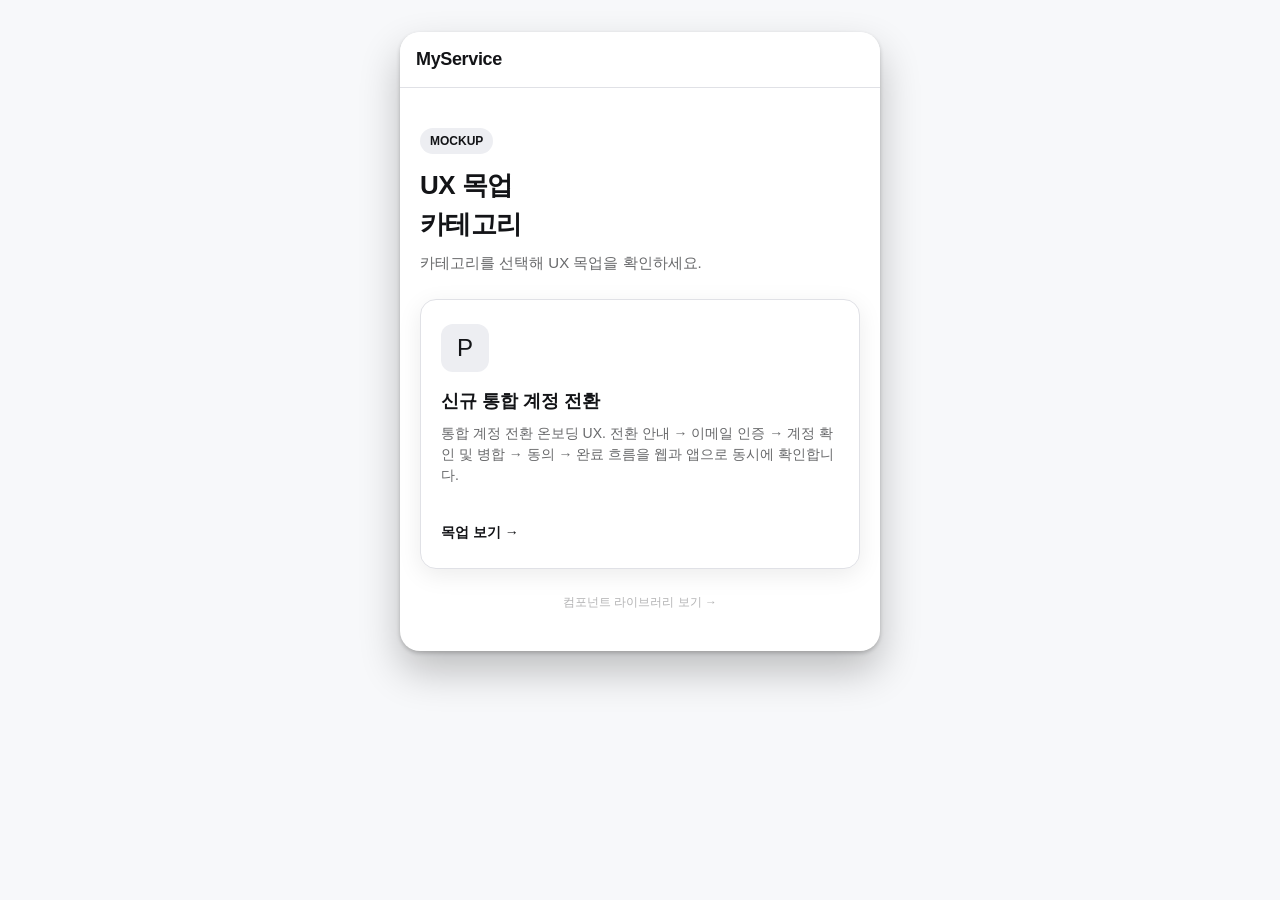
==== commit c1d3d7f8: "fix: remove stretched middot/dash separators from all user-facing copy" ====
--- a/index.html
+++ b/index.html
@@ -3,7 +3,7 @@
   <head>
     <meta charset="utf-8" />
     <meta name="viewport" content="width=device-width, initial-scale=1" />
-    <title>Portfolio Mockup · 카테고리</title>
+    <title>Portfolio Mockup 카테고리</title>
     <link rel="stylesheet" href="css/tokens.css" />
     <link rel="stylesheet" href="css/style.css" />
     <link rel="stylesheet" href="css/components.css" />
@@ -27,8 +27,8 @@
           <div class="card__icon" aria-hidden="true">P</div>
           <h2 id="cat-account-title" class="card__title">신규 통합 계정 전환</h2>
           <p class="card__desc">
-            통합 계정 전환 온보딩 UX. 전환 안내 → 이메일 인증 → 계정 확인·병합 →
-            동의 → 완료 흐름을 웹·앱으로 동시에 확인합니다.
+            통합 계정 전환 온보딩 UX. 전환 안내 → 이메일 인증 → 계정 확인 및 병합 →
+            동의 → 완료 흐름을 웹과 앱으로 동시에 확인합니다.
           </p>
           <span class="cat-card__go">목업 보기 →</span>
         </a>
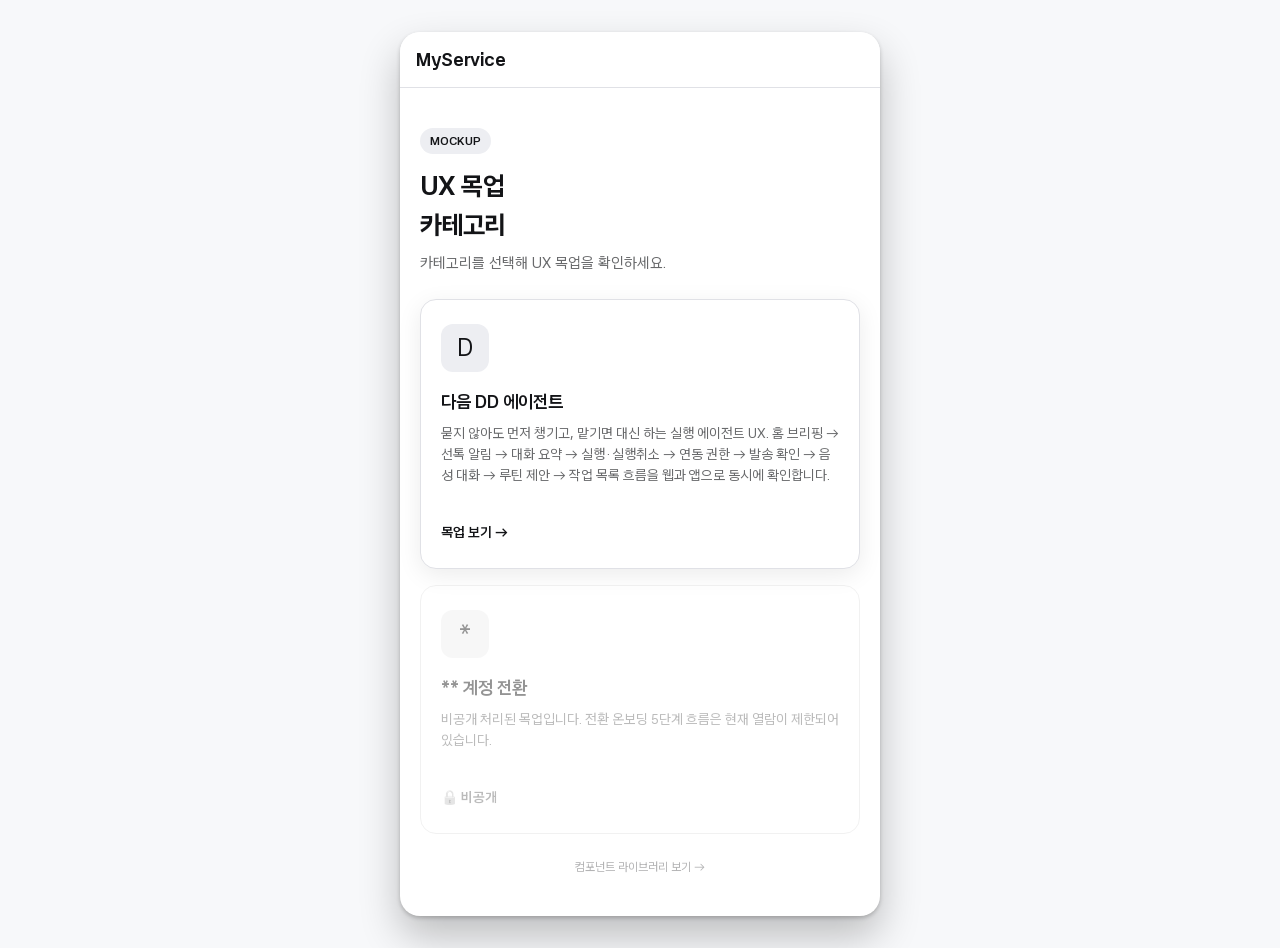
==== commit 6c659604: "feat: UX mockup showcase (scenario remote, web/app dual preview)" ====
--- a/index.html
+++ b/index.html
@@ -23,15 +23,26 @@
           </p>
         </section>
 
-        <a class="card cat-card" href="showcase.html" aria-labelledby="cat-account-title">
-          <div class="card__icon" aria-hidden="true">P</div>
-          <h2 id="cat-account-title" class="card__title">신규 통합 계정 전환</h2>
+        <a class="card cat-card" href="dd.html" aria-labelledby="cat-dd-title">
+          <div class="card__icon" aria-hidden="true">D</div>
+          <h2 id="cat-dd-title" class="card__title">다음 DD 에이전트</h2>
           <p class="card__desc">
-            통합 계정 전환 온보딩 UX. 전환 안내 → 이메일 인증 → 계정 확인 및 병합 →
-            동의 → 완료 흐름을 웹과 앱으로 동시에 확인합니다.
+            묻지 않아도 먼저 챙기고, 맡기면 대신 하는 실행 에이전트 UX.
+            홈 브리핑 → 선톡 알림 → 대화 요약 → 실행·실행취소 → 연동 권한 →
+            발송 확인 → 음성 대화 → 루틴 제안 → 작업 목록 흐름을 웹과 앱으로
+            동시에 확인합니다.
           </p>
           <span class="cat-card__go">목업 보기 →</span>
         </a>
+
+        <div class="card cat-card cat-card--locked" aria-labelledby="cat-account-title" aria-disabled="true">
+          <div class="card__icon" aria-hidden="true">*</div>
+          <h2 id="cat-account-title" class="card__title">** 계정 전환</h2>
+          <p class="card__desc">
+            비공개 처리된 목업입니다. 전환 온보딩 5단계 흐름은 현재 열람이 제한되어 있습니다.
+          </p>
+          <span class="cat-card__go">🔒 비공개</span>
+        </div>
 
         <p class="helper-text" style="margin-top: var(--sp-6)">
           <a href="components.html">컴포넌트 라이브러리 보기 →</a>
--- a/css/tokens.css
+++ b/css/tokens.css
@@ -4,7 +4,7 @@
    컴포넌트/페이지 CSS는 이 변수만 참조하며, 여기 외에서 토큰을 재정의하지 않는다.
    ========================================================= */
 
-/* Asta Sans — Pleos 공식 서체 (한글·영문 지원, OFL 라이선스, 가변 100~900) */
+/* Asta Sans — 임베드 서체 (한글·영문 지원, OFL 라이선스, 가변 100~900) */
 @font-face {
   font-family: "Asta Sans";
   src: url("../assets/fonts/AstaSans-VariableFont_wght.ttf") format("truetype-variations");
@@ -40,15 +40,17 @@
   --success: #02c265; --info: #0064ff; --danger: #fe3d16; --accent: #5a46fa;
 
   /* ---- Static (테마 불변 — Overlay/Toast 등 위에 얹히는 요소) ---- */
+  --static-dark: #131417;                      /* basic_static_dark_100 — 잠금화면 배경 */
   --static-dark-200: rgba(19, 20, 23, 0.84);  /* basic_static_dark_200 — Toast 배경 */
   --static-white: #ffffff;                     /* basic_static_light_100 */
+  --static-white-300: rgba(255, 255, 255, 0.64); /* basic_static_light_300 */
 
-  /* ---- Primary 강조 = 무채색 (Pleos 위계: basic 스케일. 파랑 아님) ---- */
+  /* ---- Primary 강조 = 무채색 (원본 위계: basic 스케일. 파랑 아님) ---- */
   --primary: var(--basic-900);
   --primary-press: var(--basic-700);
   --primary-weak: var(--basic-100);
 
-  /* ---- Typography — Pleos Typography 스케일 (web-scaled, 위계·비율 유지) ----
+  /* ---- Typography — 원본 Typography 스케일 (web-scaled, 위계·비율 유지) ----
      Headline·Title: Extra Bold/Bold · Body: Strong/Normal · Label: Normal */
   --font-sans: "Asta Sans", -apple-system, BlinkMacSystemFont,
     "Apple SD Gothic Neo", "Pretendard", "Segoe UI", Roboto, "Noto Sans KR", sans-serif;
@@ -78,6 +80,10 @@
   /* ---- Motion ---- */
   --ease-standard: cubic-bezier(0.16, 1, 0.3, 1);
   --dur-standard: 300ms;
+  /* UI 트랜지션 보강 (transitions.dev 패턴 이식 — DESIGN.md §2.5) */
+  --ease-spring: cubic-bezier(0.34, 1.56, 0.64, 1); /* 오버슈트 스프링 (pop-in/시트) */
+  --dur-fast: 180ms;
+  --dur-slow: 480ms;
 
   /* ---- Icon ---- */
   --icon-stroke: 1.5px;
@@ -91,12 +97,39 @@
   --knob-switch-on: var(--basic-00);
   --knob-slider: var(--basic-00);
 
-  /* ---- One ID 스킨 (실서비스 스타일 매핑 — DESIGN.md §5) ---- */
-  --oneid-radius: var(--r-xs);         /* 버튼/입력/카드 라운드 (6px) */
-  --oneid-btn-bg: var(--basic-900);    /* 블랙 필 버튼 */
-  --oneid-btn-fg: var(--basic-00);
-  --oneid-btn-h: 52px;
-  --oneid-line: var(--basic-200);      /* 카드/입력 테두리 */
+  /* ---- uni 스킨 (실서비스 스타일 매핑 — DESIGN.md §5) ---- */
+  --uni-radius: var(--r-xs);         /* 버튼/입력/카드 라운드 (6px) */
+  --uni-btn-bg: var(--basic-900);    /* 블랙 필 버튼 */
+  --uni-btn-fg: var(--basic-00);
+  --uni-btn-h: 52px;
+  --uni-line: var(--basic-200);      /* 카드/입력 테두리 */
+
+  /* ---- dd 스킨 (다음 DD 에이전트 흐름 — DESIGN.md §5) ---- */
+  --dd-radius: var(--r-lg);        /* 홈 카드·시트 코너 (16px) */
+  --dd-bubble-radius: var(--r-xl); /* 대화 버블 (20px) */
+  --dd-chip-radius: var(--r-full); /* 칩·검색바 (pill) */
+  --dd-fab-size: 56px;             /* 전역 FAB 지름 (스펙 §2.1) */
+  --dd-tab-h: 58px;                /* 하단 5탭 높이 */
+  --dd-line: var(--basic-100);     /* 홈 카드 얇은 구분선 */
+
+  /* ---- daum 스킨 (DAUM-DESIGN.md — daum.net 프로덕션 CSS 실측) ---- */
+  --daum-grad: linear-gradient(91.24deg, #4fa4ff 8.65%, #e28eff 30.77%, #ff71a4 54.81%, #ffa841 78.85%, #ffc236 100%);
+  --daum-font: -apple-system, BlinkMacSystemFont, "Helvetica Neue",
+    "Apple SD Gothic Neo", "Pretendard", "Malgun Gothic", sans-serif;
+  --daum-bg: #fff;                       /* bg-slot */
+  --daum-card: #f2f4f7;                  /* bg-on-slot / bg-surface */
+  --daum-text: #000;                     /* text-100 */
+  --daum-text-sub: rgba(0, 0, 0, 0.72);  /* text-72 */
+  --daum-text-weak: rgba(0, 0, 0, 0.48); /* text-48 */
+  --daum-blue: #1e84ff;                  /* text-blue / indicator-activated */
+  --daum-red: #ff4e33;                   /* text-red / bg-point-red */
+  --daum-bluegray: #2c2e33;              /* bg-snackbar / bg-bluegrey */
+  --daum-divider: rgba(0, 0, 0, 0.08);   /* divider-8 */
+  --daum-border-btn: rgba(0, 0, 0, 0.1); /* border-button */
+  --daum-hover: rgba(0, 0, 0, 0.04);     /* bg-hover */
+  --daum-r-card: 16px;
+  --daum-r-sm: 8px;
+  --daum-ease: cubic-bezier(0.22, 0.61, 0.36, 1); /* 실측 전환 커브 */
 
   /* ---- Back-compat aliases (기존 셸 컴포넌트용 → DESIGN 토큰 매핑) ---- */
   --color-bg: var(--bg-primary);
@@ -133,4 +166,14 @@
   --knob-switch: var(--basic-400);
   --knob-switch-on: var(--basic-900);
   --knob-slider: rgba(19, 20, 23, 0.3); /* alpha_dark_300(다크) */
+
+  /* daum 스킨 다크 (다음 앱 다크 실측 근사: #1c1e21 베이스 + 화이트 알파) */
+  --daum-bg: #1c1e21;
+  --daum-card: #2c2e33;
+  --daum-text: #fff;
+  --daum-text-sub: rgba(255, 255, 255, 0.72);
+  --daum-text-weak: rgba(255, 255, 255, 0.48);
+  --daum-divider: rgba(255, 255, 255, 0.16);
+  --daum-border-btn: rgba(255, 255, 255, 0.16);
+  --daum-hover: rgba(255, 255, 255, 0.08);
 }
--- a/css/style.css
+++ b/css/style.css
@@ -157,6 +157,17 @@
   border-color: var(--color-primary);
 }
 .cat-card:active { transform: scale(0.995); }
+
+/* 비공개(잠금) 카드 — 딤드 처리, 진입 차단 */
+.cat-card--locked {
+  opacity: 0.45;
+  filter: grayscale(1);
+  pointer-events: none;
+  user-select: none;
+  box-shadow: none;
+}
+.cat-card--locked .cat-card__go { color: var(--text-tertiary); }
+
 .cat-card__go {
   display: inline-block;
   margin-top: var(--sp-4);
--- a/css/components.css
+++ b/css/components.css
@@ -30,7 +30,7 @@
 .btn--md { height: 52px; }
 .btn--block { width: 100%; }
 
-/* Filled = 강조 (--primary = basic_900, One ID 스킨과 동일 무채색) */
+/* Filled = 강조 (--primary = basic_900, uni 스킨과 동일 무채색) */
 .btn--filled { background: var(--primary); color: var(--basic-00); }
 .btn--filled:hover { background: var(--primary-press); }
 .btn--filled.is-pressed,
